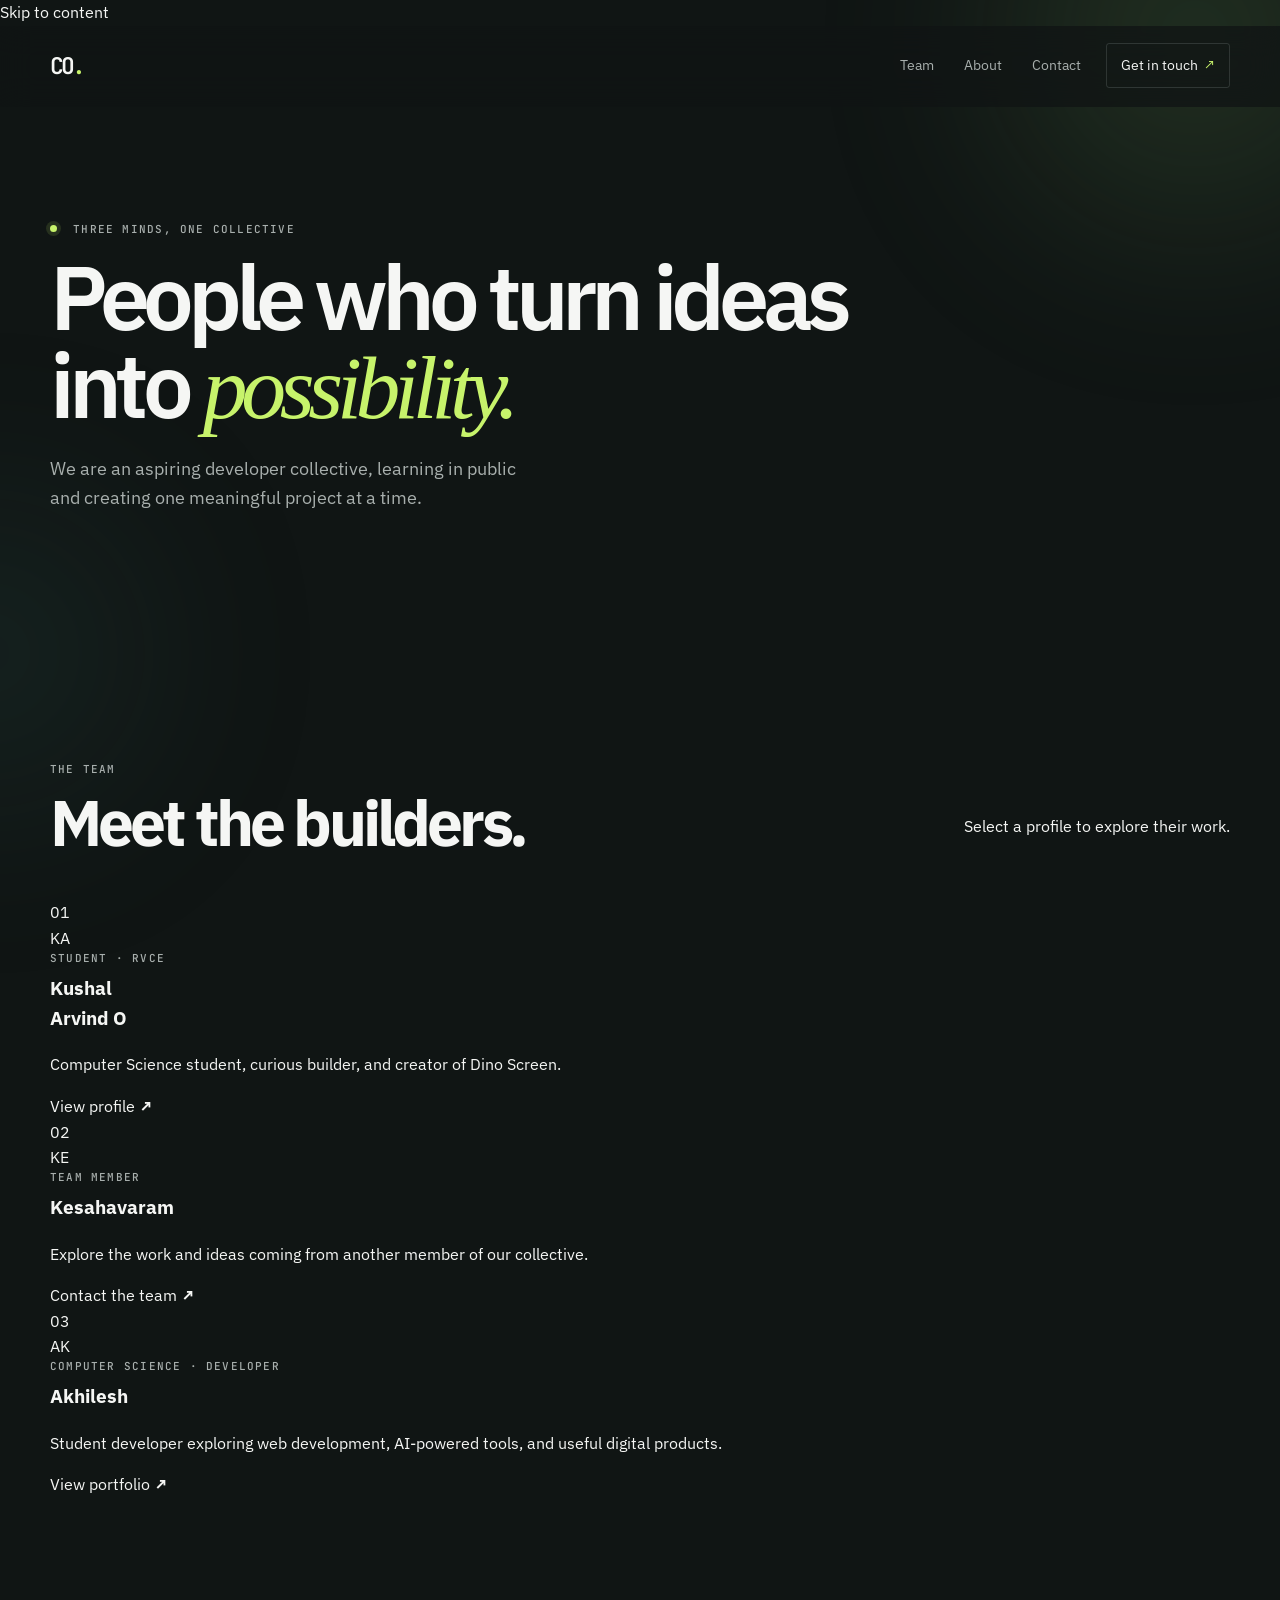
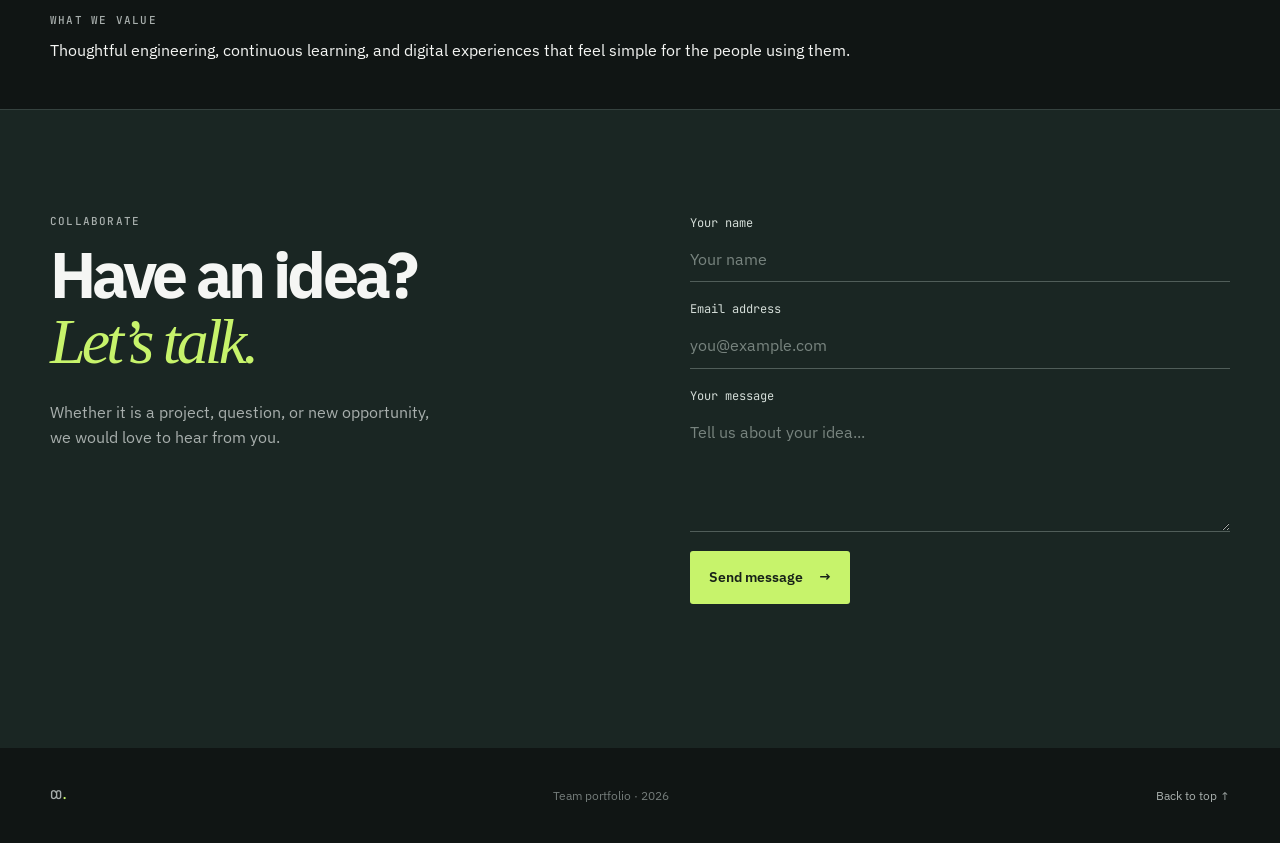
==== index.html @ b53b385f "Merge pull request #6 from keshava-ram/akhi second commit" ====
<!DOCTYPE html>
<html lang="en">
<head>
  <meta charset="UTF-8" />
  <meta name="viewport" content="width=device-width, initial-scale=1.0" />
  <meta name="description" content="Meet the Collective team and explore each member's work." />
  <meta name="theme-color" content="#08090b" />
  <title>Collective — Team Portfolio</title>
  <link rel="preconnect" href="https://fonts.googleapis.com" />
  <link rel="preconnect" href="https://fonts.gstatic.com" crossorigin />
  <link href="https://fonts.googleapis.com/css2?family=IBM+Plex+Sans:wght@400;500;600;700&family=JetBrains+Mono:wght@400;500;600&display=swap" rel="stylesheet" />
  <link rel="stylesheet" href="style.css" />
</head>
<body>
  <div class="ambient ambient-one" aria-hidden="true"></div>
  <div class="ambient ambient-two" aria-hidden="true"></div>
  <a class="skip-link" href="#main-content">Skip to content</a>

  <header class="site-header">
    <nav class="nav container" aria-label="Main navigation">
      <a class="brand" href="index.html" aria-label="Collective home">CO<span>.</span></a>
      <button class="menu-toggle" type="button" aria-label="Open navigation menu" aria-expanded="false" aria-controls="nav-links">
        <span></span><span></span>
      </button>
      <div class="nav-links" id="nav-links">
        <a href="#team">Team</a>
        <a href="#about">About</a>
        <a href="#contact">Contact</a>
      </div>
      <a class="nav-cta" href="#contact">Get in touch <span aria-hidden="true">↗</span></a>
    </nav>
  </header>

  <main id="main-content">
    <section class="team-hero container section">
      <p class="eyebrow reveal"><span class="status-dot"></span> Three minds, one collective</p>
      <h1 class="reveal">People who turn ideas<br />into <em>possibility.</em></h1>
      <p class="hero-intro reveal">
        We are an aspiring developer collective, learning in public and creating one meaningful project at a time.
      </p>
    </section>

    <section class="container section team-directory" id="team" aria-labelledby="team-title">
      <div class="section-heading reveal">
        <div>
          <p class="eyebrow">The team</p>
          <h2 id="team-title">Meet the builders.</h2>
        </div>
        <p class="directory-note">Select a profile to explore their work.</p>
      </div>

      <div class="member-grid">
        <a class="member-card member-kushal reveal" href="kushal.html" aria-label="Open Kushal Arvind O portfolio">
          <div class="member-index">01</div>
          <div class="member-avatar">KA</div>
          <div class="member-content">
            <p class="project-type">Student · RVCE</p>
            <h3>Kushal<br />Arvind O</h3>
            <p>Computer Science student, curious builder, and creator of Dino Screen.</p>
            <span class="member-link">View profile <b aria-hidden="true">↗</b></span>
          </div>
        </a>

        <a class="member-card member-template reveal" href="#contact" aria-label="Contact Kesahavaram">
          <div class="member-index">02</div>
          <div class="member-avatar">KE</div>
          <div class="member-content">
            <p class="project-type">Team member</p>
            <h3>Kesahavaram</h3>
            <p>Explore the work and ideas coming from another member of our collective.</p>
            <span class="member-link">Contact the team <b aria-hidden="true">↗</b></span>
          </div>
        </a>

        <!-- Akhilesh's personal portfolio -->
        <a class="member-card member-akhilesh reveal" href="akhilesh.html" aria-label="Open Akhilesh's personal portfolio">
          <div class="member-index">03</div>
          <div class="member-avatar">AK</div>
          <div class="member-content">
            <p class="project-type">Computer Science · Developer</p>
            <h3>Akhilesh</h3>
            <p>Student developer exploring web development, AI-powered tools, and useful digital products.</p>
            <span class="member-link">View portfolio <b aria-hidden="true">↗</b></span>
          </div>
        </a>
      </div>
    </section>

    <section class="container about-band reveal" id="about">
      <p class="section-label">What we value</p>
      <p>Thoughtful engineering, continuous learning, and digital experiences that feel simple for the people using them.</p>
    </section>

    <section class="contact-section" id="contact">
      <div class="container contact-grid">
        <div class="reveal">
          <p class="eyebrow">Collaborate</p>
          <h2>Have an idea?<br /><em>Let’s talk.</em></h2>
          <p class="contact-copy">
            Whether it is a project, question, or new opportunity, we would love to hear from you.
          </p>
        </div>

        <form class="contact-form reveal" id="contact-form" novalidate>
          <div class="field">
            <label for="name">Your name</label>
            <input id="name" name="name" type="text" placeholder="Your name" required />
          </div>
          <div class="field">
            <label for="email">Email address</label>
            <input id="email" name="email" type="email" placeholder="you@example.com" required />
          </div>
          <div class="field">
            <label for="message">Your message</label>
            <textarea id="message" name="message" rows="4" placeholder="Tell us about your idea..." required></textarea>
          </div>
          <button class="button button-primary" type="submit">
            Send message <span aria-hidden="true">→</span>
          </button>
          <p class="form-message" id="form-message" aria-live="polite"></p>
        </form>
      </div>
    </section>
  </main>

  <footer class="footer container">
    <a class="brand" href="index.html">CO<span>.</span></a>
    <p>Team portfolio · 2026</p>
    <a href="#main-content">Back to top ↑</a>
  </footer>

  <script src="script.js"></script>
</body>
</html>
---- style.css ----
/* ---------- Design tokens / global ---------- */
:root { --ink:#f5f6f4; --muted:#a8afad; --dim:#747c7a; --bg:#101514; --surface:rgba(30,38,36,.74); --line:rgba(220,235,229,.14); --lime:#c7f36b; --serif:Georgia, 'Times New Roman', serif; --sans:'IBM Plex Sans',Arial,sans-serif; --mono:'JetBrains Mono',monospace; --max:1180px; }
*{box-sizing:border-box} html{scroll-behavior:smooth} body{margin:0;background:var(--bg);color:var(--ink);font:400 16px/1.6 var(--sans);overflow-x:hidden}.container{width:min(calc(100% - 48px),var(--max));margin:auto}.section{padding:116px 0}.ambient{position:fixed;border-radius:999px;filter:blur(110px);opacity:.17;pointer-events:none;z-index:-1}.ambient-one{width:370px;height:370px;background:#7fbd6a;top:-150px;right:-100px}.ambient-two{width:280px;height:280px;background:#407e73;left:-150px;top:57%}a{color:inherit;text-decoration:none}button,input,textarea{font:inherit}.eyebrow,.section-label,.code-label,.project-type{font:500 11px/1.2 var(--mono);letter-spacing:.11em;text-transform:uppercase;color:var(--muted)}
/* ---------- Navigation ---------- */
.site-header{position:sticky;top:0;z-index:10;background:rgba(16,21,20,.76);backdrop-filter:blur(16px);border-bottom:1px solid transparent}.nav{height:80px;display:flex;align-items:center;justify-content:space-between;gap:25px}.brand{font:600 23px var(--mono);letter-spacing:-.13em}.brand span{color:var(--lime)}.nav-links{display:flex;gap:30px;margin-left:auto}.nav-links a,.nav-cta,.footer a{font-size:14px;color:var(--muted);transition:color .2s}.nav-links a:hover,.footer a:hover{color:var(--ink)}.nav-cta{color:var(--ink);border:1px solid var(--line);padding:10px 14px;border-radius:3px}.nav-cta span{color:var(--lime);margin-left:3px}.menu-toggle{display:none;background:none;border:0;color:var(--ink)}
/* ---------- Hero / profile ---------- */
.hero{min-height:620px;display:grid;grid-template-columns:1.28fr .72fr;align-items:center;gap:90px}.status-dot{display:inline-block;width:7px;height:7px;margin:0 8px 1px 0;border-radius:50%;background:var(--lime);box-shadow:0 0 0 4px rgba(199,243,107,.12)}h1,h2,h3,p{margin-top:0}h1{margin:17px 0 24px;font-size:clamp(3rem,7vw,6.2rem);line-height:.98;letter-spacing:-.07em;font-weight:600}h1 em,h2 em{font-family:var(--serif);font-weight:400;color:var(--lime)}.hero-intro{max-width:480px;color:var(--muted);font-size:18px}.hero-actions{display:flex;align-items:center;gap:23px;margin-top:36px}.button{display:inline-flex;align-items:center;gap:16px;border:0;cursor:pointer;font-weight:600;font-size:14px;transition:transform .2s,background .2s}.button:hover{transform:translateY(-2px)}.button-primary{background:var(--lime);color:#172018;padding:15px 19px;border-radius:3px}.button-text{color:var(--ink)}.button-text span,.project-link span,.text-link span{color:var(--lime);font-size:19px}.profile-card{max-width:340px;justify-self:end;padding:20px;background:linear-gradient(140deg,rgba(55,72,68,.66),rgba(25,31,30,.7));border:1px solid var(--line);border-radius:5px;box-shadow:0 22px 50px rgba(0,0,0,.22)}.profile-card-top{display:flex;justify-content:space-between}.online{font:500 10px var(--mono);color:var(--lime)}.avatar{display:grid;place-items:center;width:100%;aspect-ratio:1.22;margin:17px 0;background:linear-gradient(135deg,#d0e9bc,#7aa185 50%,#39594f);font:600 46px var(--mono);color:#19332d;letter-spacing:-.13em}.profile-card h2{margin-bottom:1px;font-size:21px}.profile-card p{margin-bottom:19px;color:var(--muted);font-size:14px}.profile-socials{display:flex;justify-content:space-between;border-top:1px solid var(--line);padding-top:14px}.profile-socials a{font:12px var(--mono);color:var(--muted)}.profile-socials a:hover{color:var(--lime)}
/* ---------- Skills ---------- */
.skills-strip{display:grid;grid-template-columns:170px 1fr;align-items:start;gap:20px;padding:25px 0;border-top:1px solid var(--line);border-bottom:1px solid var(--line)}.skill-list{display:flex;flex-wrap:wrap;gap:9px}.skill-list span,.tags span{padding:5px 9px;border:1px solid var(--line);border-radius:2px;font:11px var(--mono);color:#ccd4cf}
/* ---------- Projects ---------- */
.section-heading{display:flex;justify-content:space-between;align-items:end;margin-bottom:45px}.section-heading h2,.contact-section h2{font-size:clamp(2.5rem,5vw,4.45rem);line-height:1.02;letter-spacing:-.06em;margin:14px 0 0}.text-link{font-size:14px;border-bottom:1px solid var(--line);padding-bottom:7px}.project-grid{display:grid;grid-template-columns:1fr 1fr;gap:16px}.project-card{position:relative;min-height:520px;padding:20px;display:flex;flex-direction:column;background:var(--surface);border:1px solid var(--line);overflow:hidden}.project-card.feature{grid-row:span 2;min-height:680px}.project-number{font:12px var(--mono);color:var(--dim)}.project-visual{display:grid;place-items:center;flex:1;margin:18px 0 25px;border-radius:2px}.visual-orbit{background:#b9dd8c;color:#183326}.visual-orbit>span{position:absolute;font:600 clamp(3rem,7vw,5rem) var(--mono);letter-spacing:-.13em}.orbit{width:190px;aspect-ratio:1;border:1px solid rgba(17,51,33,.38);border-radius:50%;position:relative;z-index:1}.orbit:after,.orbit:before{content:'';position:absolute;border:1px solid rgba(17,51,33,.38);border-radius:50%;inset:24px}.orbit:before{inset:48px}.orbit i,.orbit b{position:absolute;border-radius:50%;background:#37654d}.orbit i{width:14px;height:14px;top:-7px;left:50%}.orbit b{width:8px;height:8px;right:26px;bottom:20px}.visual-frame{background:#d8d0c5}.frame-window{width:70%;height:70%;padding:12px;background:#23342e;border:4px solid #90af8d}.frame-window span{display:inline-block;width:6px;height:6px;margin-right:4px;border-radius:50%;background:#b9dd8c}.frame-window div{height:60%;margin-top:16px;border-top:1px solid #8bab82;background:linear-gradient(90deg,transparent 35%,#86a480 35% 37%,transparent 37%),linear-gradient(#527158 1px,transparent 1px);background-size:auto,100% 12px}.visual-pulse{background:#315b51;position:relative;overflow:hidden}.visual-pulse span{font:12px var(--mono);letter-spacing:.1em;color:#c8e9d4;z-index:1}.pulse-line{width:140%;height:2px;position:absolute;top:50%;background:linear-gradient(90deg,transparent 5%,#c7f36b 5% 14%,transparent 14% 21%,#c7f36b 21% 23%,transparent 23% 35%,#c7f36b 35% 52%,transparent 52%);transform:rotate(-8deg)}.project-content{max-width:480px}.project-type{margin-bottom:9px}.project-card h3{font-size:27px;letter-spacing:-.045em;margin-bottom:6px}.project-card p:not(.project-type){color:var(--muted);font-size:14px;margin-bottom:14px}.tags{display:flex;gap:7px;flex-wrap:wrap}.project-link{display:inline-block;margin-top:19px;font-size:13px;font-weight:600}
/* ---------- Journey ---------- */
.journey{border-top:1px solid var(--line)}.journey-grid{display:grid;grid-template-columns:1fr 1fr;gap:70px}.timeline{list-style:none;padding:0;margin:23px 0 0}.timeline li{display:grid;grid-template-columns:100px 1fr;gap:10px;padding:22px 0;border-top:1px solid var(--line)}.timeline li>span{font:11px var(--mono);color:var(--dim)}.timeline h3{font-size:16px;margin-bottom:4px}.timeline h3 em{font-style:normal;font-weight:400;color:var(--muted)}.timeline p{color:var(--muted);font-size:13px;margin-bottom:0}
/* ---------- Contact / footer ---------- */
.contact-section{margin-top:45px;padding:105px 0;background:#1a2623;border-top:1px solid var(--line)}.contact-grid{display:grid;grid-template-columns:1fr 1fr;gap:100px}.contact-copy{max-width:385px;color:var(--muted);margin-top:25px}.email-link{display:inline-block;margin-top:12px;border-bottom:1px solid var(--lime);padding-bottom:5px;font:14px var(--mono);color:var(--lime)}.contact-form{display:grid;gap:19px}.field{display:grid;gap:7px}.field label{font:12px var(--mono);color:#d4ddd8}.field input,.field textarea{resize:vertical;border:0;border-bottom:1px solid rgba(220,235,229,.28);border-radius:0;background:transparent;color:var(--ink);padding:9px 0;outline:0}.field input::placeholder,.field textarea::placeholder{color:#78847f}.field input:focus,.field textarea:focus{border-color:var(--lime)}.contact-form .button{justify-self:start}.form-message{min-height:20px;margin:0;font-size:13px;color:var(--lime)}.footer{height:95px;display:flex;align-items:center;justify-content:space-between;gap:20px}.footer p{margin:0;color:var(--dim);font-size:12px}.footer a{font-size:12px}
/* ---------- Interaction / responsive ---------- */
:focus-visible{outline:2px solid var(--lime);outline-offset:4px}.reveal{opacity:0;transform:translateY(18px);transition:opacity .65s ease,transform .65s ease}.reveal.visible{opacity:1;transform:none}@media(max-width:760px){.container{width:min(calc(100% - 34px),var(--max))}.nav{height:68px}.menu-toggle{display:grid;gap:5px;padding:9px}.menu-toggle span{display:block;width:22px;height:1px;background:currentColor}.nav-links{display:none;position:absolute;top:68px;left:0;right:0;margin:0;padding:18px max(17px,calc((100% - var(--max))/2));background:#17201e;border-bottom:1px solid var(--line);flex-direction:column;gap:15px}.nav-links.open{display:flex}.nav-cta{margin-left:auto;font-size:12px}.hero{grid-template-columns:1fr;gap:48px;min-height:auto;padding:72px 0}.profile-card{max-width:none;justify-self:stretch}.section{padding:78px 0}.skills-strip{grid-template-columns:1fr;gap:15px}.section-heading{align-items:start;gap:20px;flex-direction:column;margin-bottom:30px}.project-grid{grid-template-columns:1fr}.project-card,.project-card.feature{min-height:490px}.project-card.feature{grid-row:auto}.journey-grid,.contact-grid{grid-template-columns:1fr;gap:50px}.contact-section{padding:78px 0}.footer{height:auto;padding:30px 0;flex-wrap:wrap}.footer p{order:3;width:100%}}@media(max-width:430px){h1{font-size:3.15rem}.hero-actions{align-items:flex-start;flex-direction:column;gap:18px}.project-card,.project-card.feature{min-height:440px;padding:16px}.visual-orbit .orbit{width:150px}.timeline li{grid-template-columns:1fr;gap:6px}.footer{align-items:flex-start;flex-direction:column}}
@media(prefers-reduced-motion:reduce){html{scroll-behavior:auto}.reveal{opacity:1;transform:none;transition:none}.button{transition:none}}
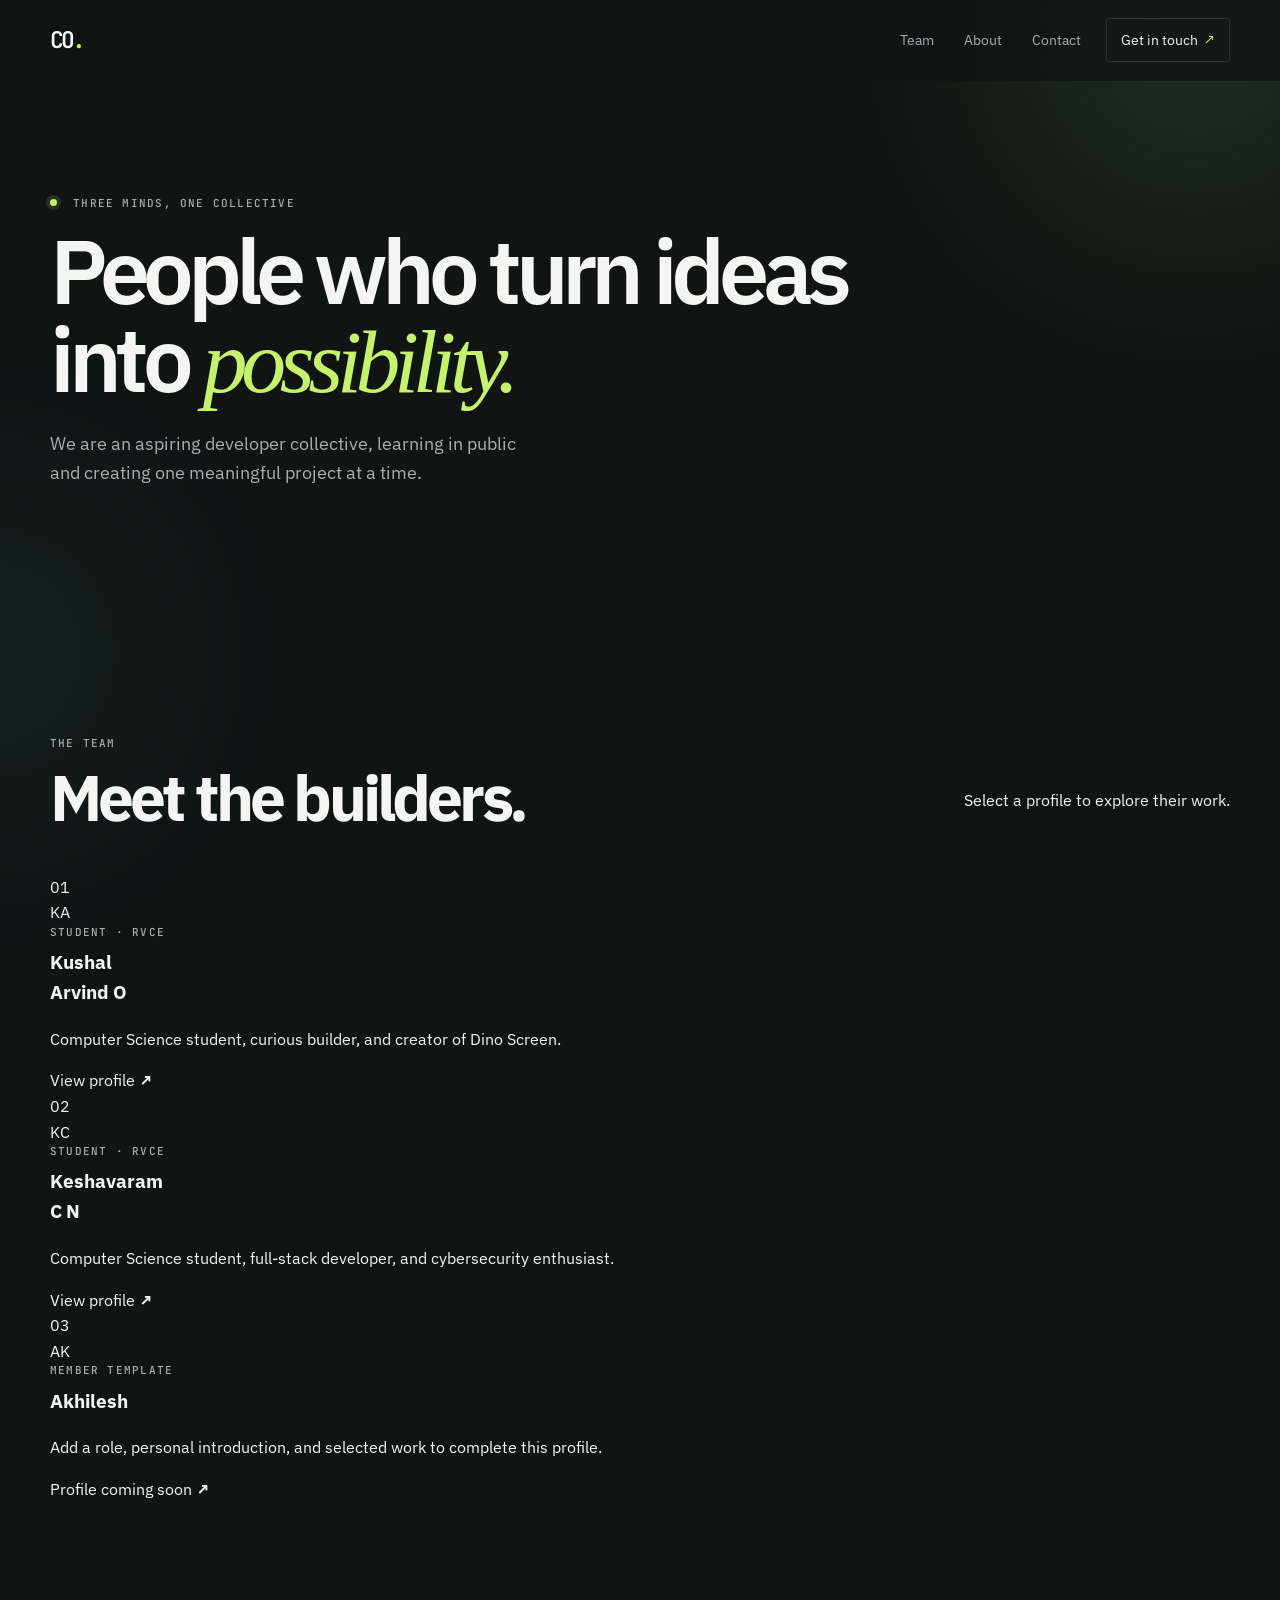
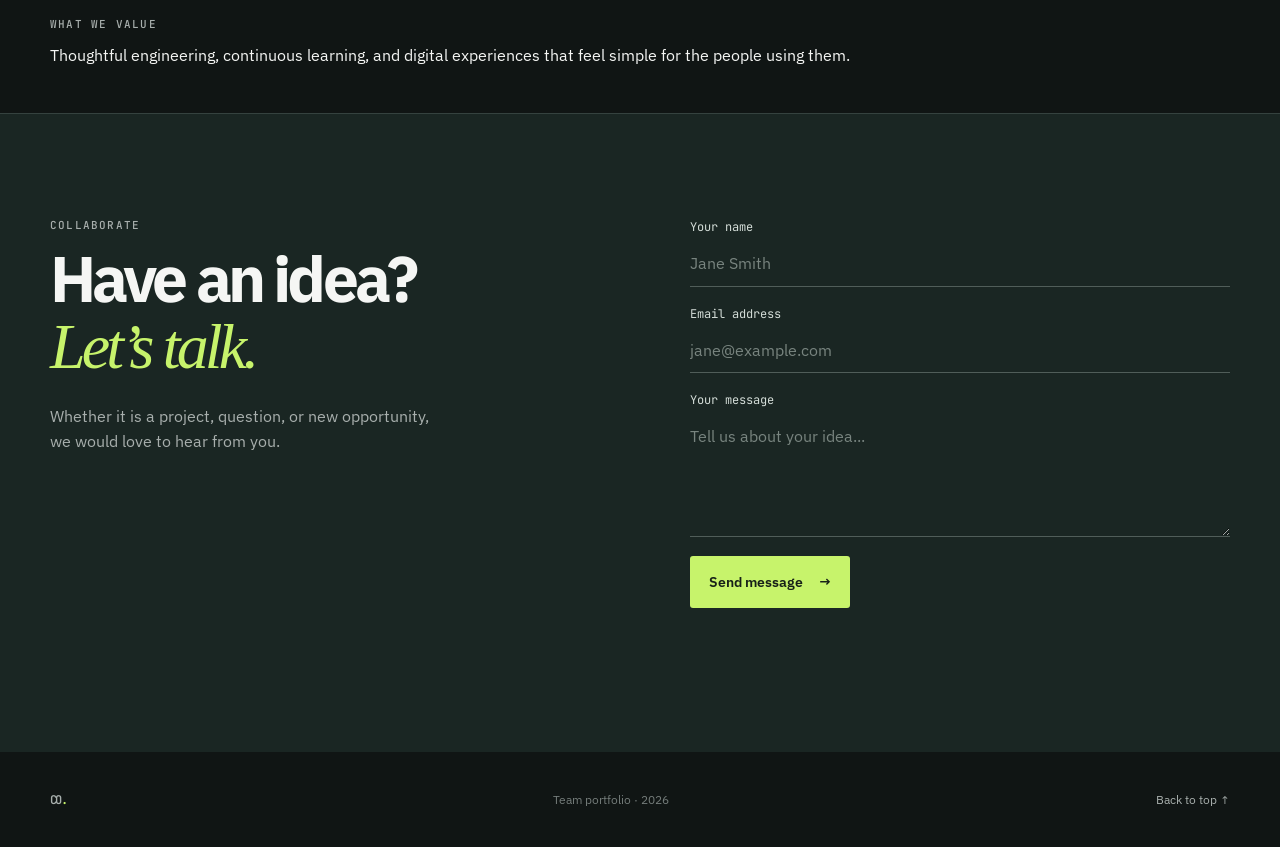
==== commit 502dc9ec: "Resolve merge conflict in index.html: integrate team directory and Keshavaram portfolio" ====
--- a/index.html
+++ b/index.html
@@ -1,11 +1,9 @@
-
 <!DOCTYPE html>
 <html lang="en">
 <head>
   <meta charset="UTF-8" />
   <meta name="viewport" content="width=device-width, initial-scale=1.0" />
-  <meta name="description" content="Meet the Collective team and explore each member's work." />
-  <meta name="theme-color" content="#08090b" />
+  <meta name="description" content="Meet the team behind the work." />
   <title>Collective — Team Portfolio</title>
   <link rel="preconnect" href="https://fonts.googleapis.com" />
   <link rel="preconnect" href="https://fonts.gstatic.com" crossorigin />
@@ -15,12 +13,12 @@
 <body>
   <div class="ambient ambient-one" aria-hidden="true"></div>
   <div class="ambient ambient-two" aria-hidden="true"></div>
-  <a class="skip-link" href="#main-content">Skip to content</a>
 
+  <!-- Team site header -->
   <header class="site-header">
     <nav class="nav container" aria-label="Main navigation">
       <a class="brand" href="index.html" aria-label="Collective home">CO<span>.</span></a>
-      <button class="menu-toggle" type="button" aria-label="Open navigation menu" aria-expanded="false" aria-controls="nav-links">
+      <button class="menu-toggle" aria-label="Open navigation menu" aria-expanded="false" aria-controls="nav-links">
         <span></span><span></span>
       </button>
       <div class="nav-links" id="nav-links">
@@ -32,15 +30,14 @@
     </nav>
   </header>
 
-  <main id="main-content">
+  <main>
     <section class="team-hero container section">
       <p class="eyebrow reveal"><span class="status-dot"></span> Three minds, one collective</p>
       <h1 class="reveal">People who turn ideas<br />into <em>possibility.</em></h1>
-      <p class="hero-intro reveal">
-        We are an aspiring developer collective, learning in public and creating one meaningful project at a time.
-      </p>
+      <p class="hero-intro reveal">We are an aspiring developer collective, learning in public and creating one meaningful project at a time.</p>
     </section>
 
+    <!-- Member directory: Kushal and Keshavaram link to their portfolios; Akhilesh is a template -->
     <section class="container section team-directory" id="team" aria-labelledby="team-title">
       <div class="section-heading reveal">
         <div>
@@ -49,7 +46,6 @@
         </div>
         <p class="directory-note">Select a profile to explore their work.</p>
       </div>
-
       <div class="member-grid">
         <a class="member-card member-kushal reveal" href="kushal.html" aria-label="Open Kushal Arvind O portfolio">
           <div class="member-index">01</div>
@@ -62,26 +58,25 @@
           </div>
         </a>
 
-        <a class="member-card member-template reveal" href="#contact" aria-label="Contact Kesahavaram">
+        <a class="member-card reveal" href="Keshavaram C N _ Portfolio.html" aria-label="Open Keshavaram C N portfolio">
           <div class="member-index">02</div>
-          <div class="member-avatar">KE</div>
+          <div class="member-avatar">KC</div>
           <div class="member-content">
-            <p class="project-type">Team member</p>
-            <h3>Kesahavaram</h3>
-            <p>Explore the work and ideas coming from another member of our collective.</p>
-            <span class="member-link">Contact the team <b aria-hidden="true">↗</b></span>
+            <p class="project-type">Student · RVCE</p>
+            <h3>Keshavaram<br />C N</h3>
+            <p>Computer Science student, full-stack developer, and cybersecurity enthusiast.</p>
+            <span class="member-link">View profile <b aria-hidden="true">↗</b></span>
           </div>
         </a>
 
-        <!-- Akhilesh's personal portfolio -->
-        <a class="member-card member-akhilesh reveal" href="akhilesh.html" aria-label="Open Akhilesh's personal portfolio">
+        <a class="member-card member-template reveal" href="#contact" aria-label="Akhilesh profile template">
           <div class="member-index">03</div>
           <div class="member-avatar">AK</div>
           <div class="member-content">
-            <p class="project-type">Computer Science · Developer</p>
+            <p class="project-type">Member template</p>
             <h3>Akhilesh</h3>
-            <p>Student developer exploring web development, AI-powered tools, and useful digital products.</p>
-            <span class="member-link">View portfolio <b aria-hidden="true">↗</b></span>
+            <p>Add a role, personal introduction, and selected work to complete this profile.</p>
+            <span class="member-link">Profile coming soon <b aria-hidden="true">↗</b></span>
           </div>
         </a>
       </div>
@@ -97,27 +92,22 @@
         <div class="reveal">
           <p class="eyebrow">Collaborate</p>
           <h2>Have an idea?<br /><em>Let’s talk.</em></h2>
-          <p class="contact-copy">
-            Whether it is a project, question, or new opportunity, we would love to hear from you.
-          </p>
+          <p class="contact-copy">Whether it is a project, question, or new opportunity, we would love to hear from you.</p>
         </div>
-
         <form class="contact-form reveal" id="contact-form" novalidate>
           <div class="field">
             <label for="name">Your name</label>
-            <input id="name" name="name" type="text" placeholder="Your name" required />
+            <input id="name" name="name" type="text" placeholder="Jane Smith" required />
           </div>
           <div class="field">
             <label for="email">Email address</label>
-            <input id="email" name="email" type="email" placeholder="you@example.com" required />
+            <input id="email" name="email" type="email" placeholder="jane@example.com" required />
           </div>
           <div class="field">
             <label for="message">Your message</label>
             <textarea id="message" name="message" rows="4" placeholder="Tell us about your idea..." required></textarea>
           </div>
-          <button class="button button-primary" type="submit">
-            Send message <span aria-hidden="true">→</span>
-          </button>
+          <button class="button button-primary" type="submit">Send message <span aria-hidden="true">→</span></button>
           <p class="form-message" id="form-message" aria-live="polite"></p>
         </form>
       </div>
@@ -127,9 +117,8 @@
   <footer class="footer container">
     <a class="brand" href="index.html">CO<span>.</span></a>
     <p>Team portfolio · 2026</p>
-    <a href="#main-content">Back to top ↑</a>
+    <a href="#top">Back to top ↑</a>
   </footer>
-
   <script src="script.js"></script>
 </body>
-</html>
+</html>
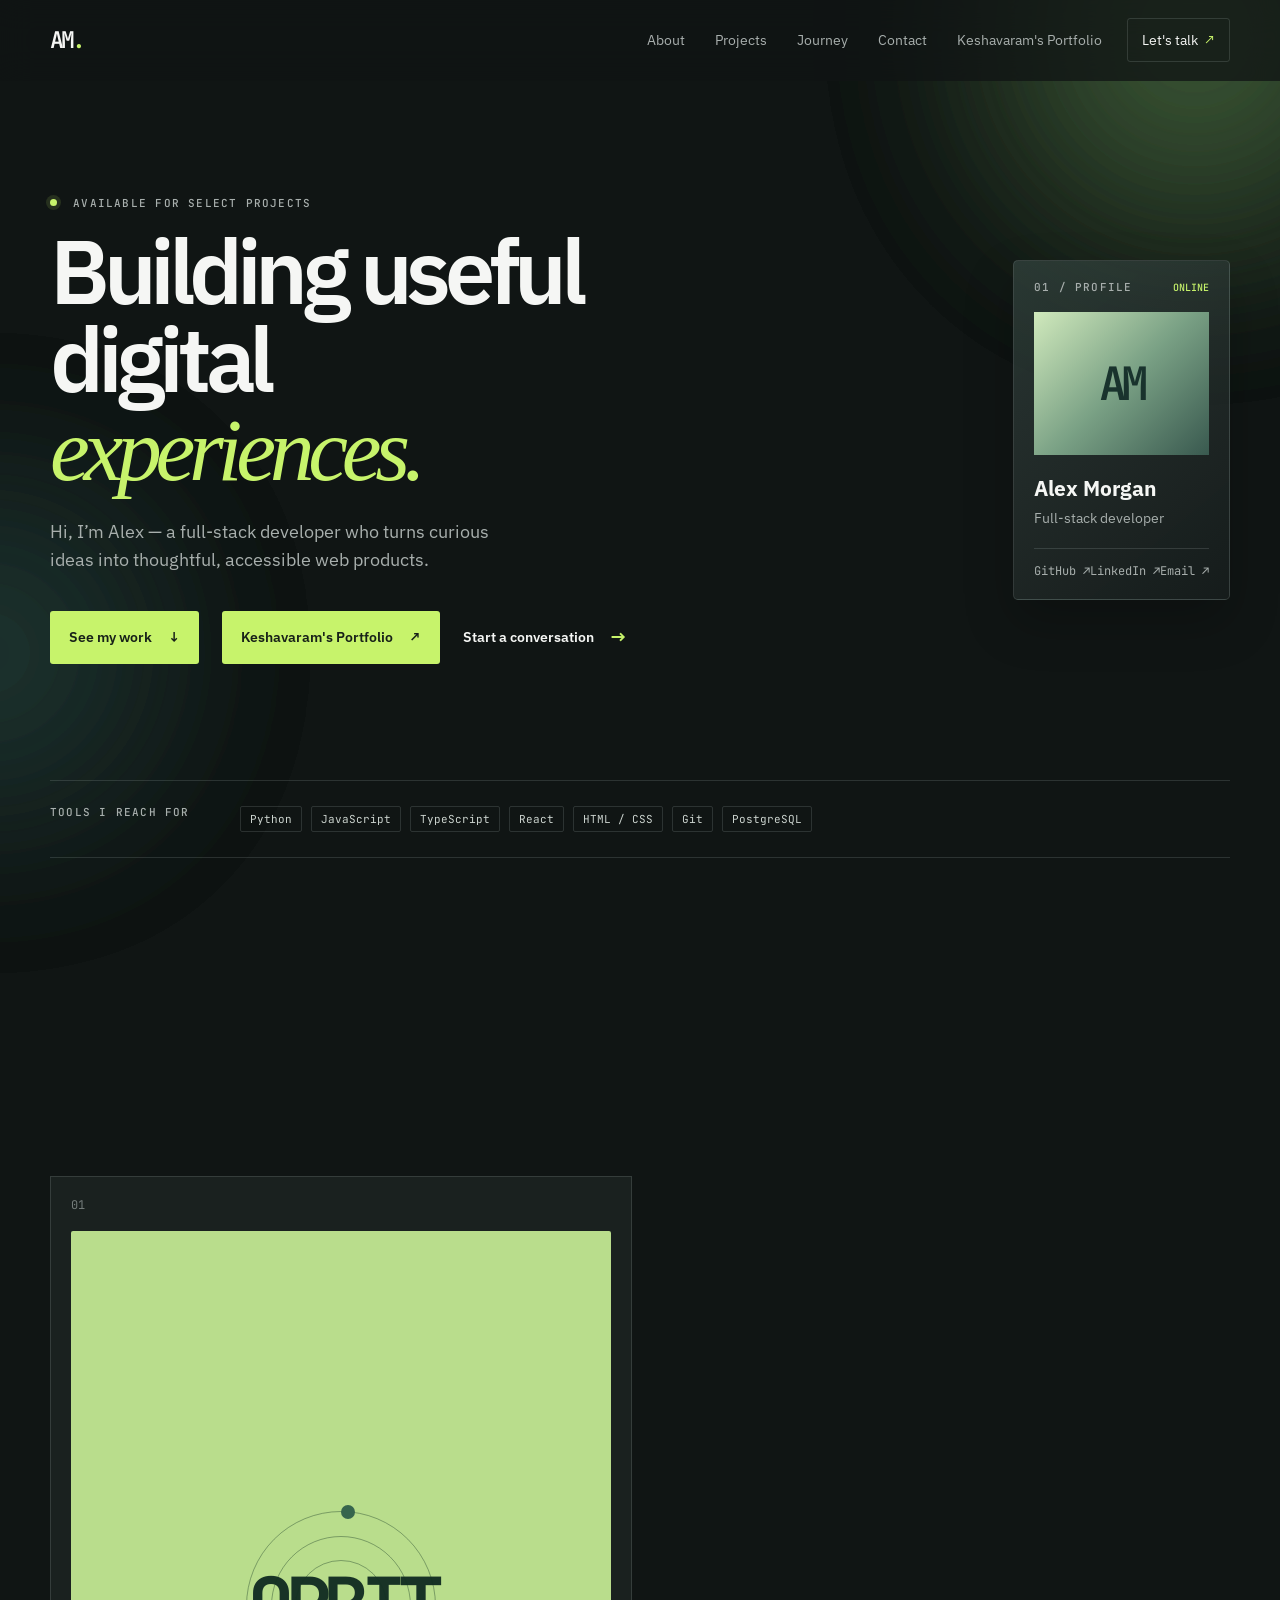
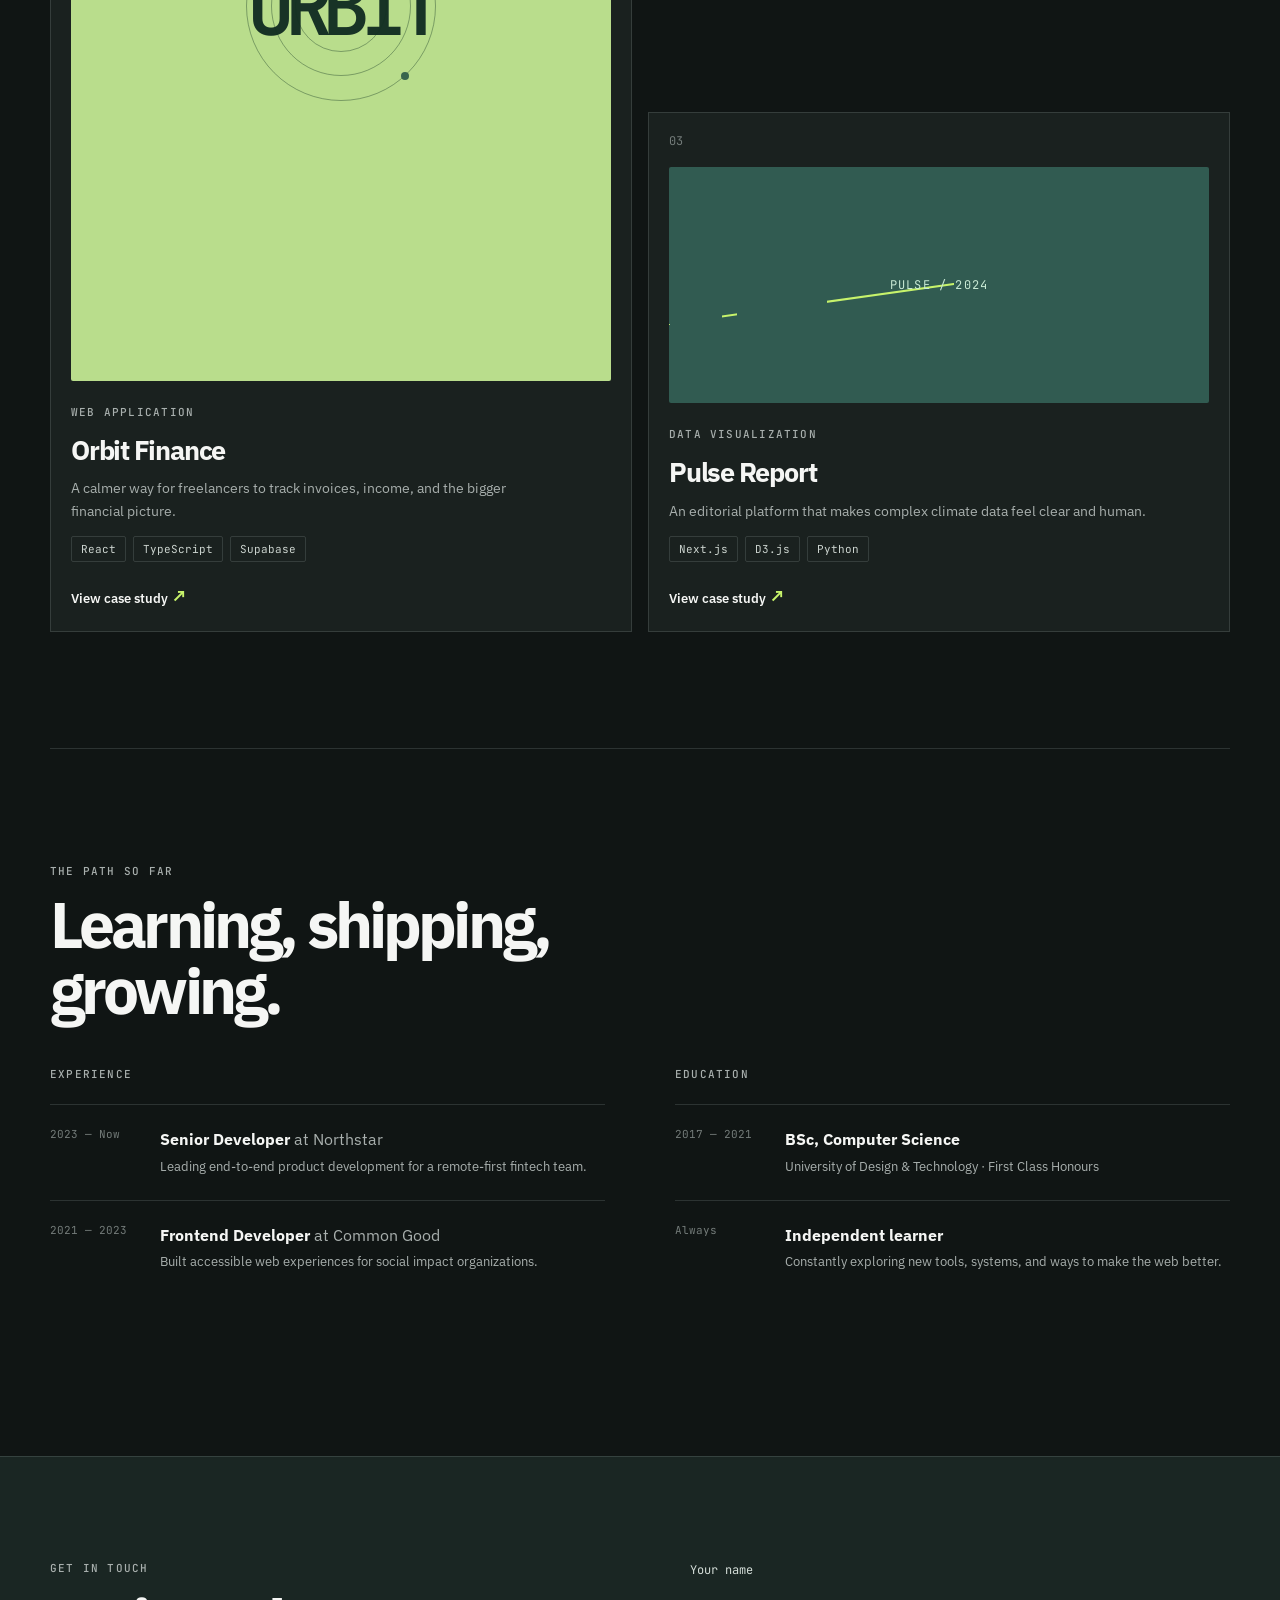
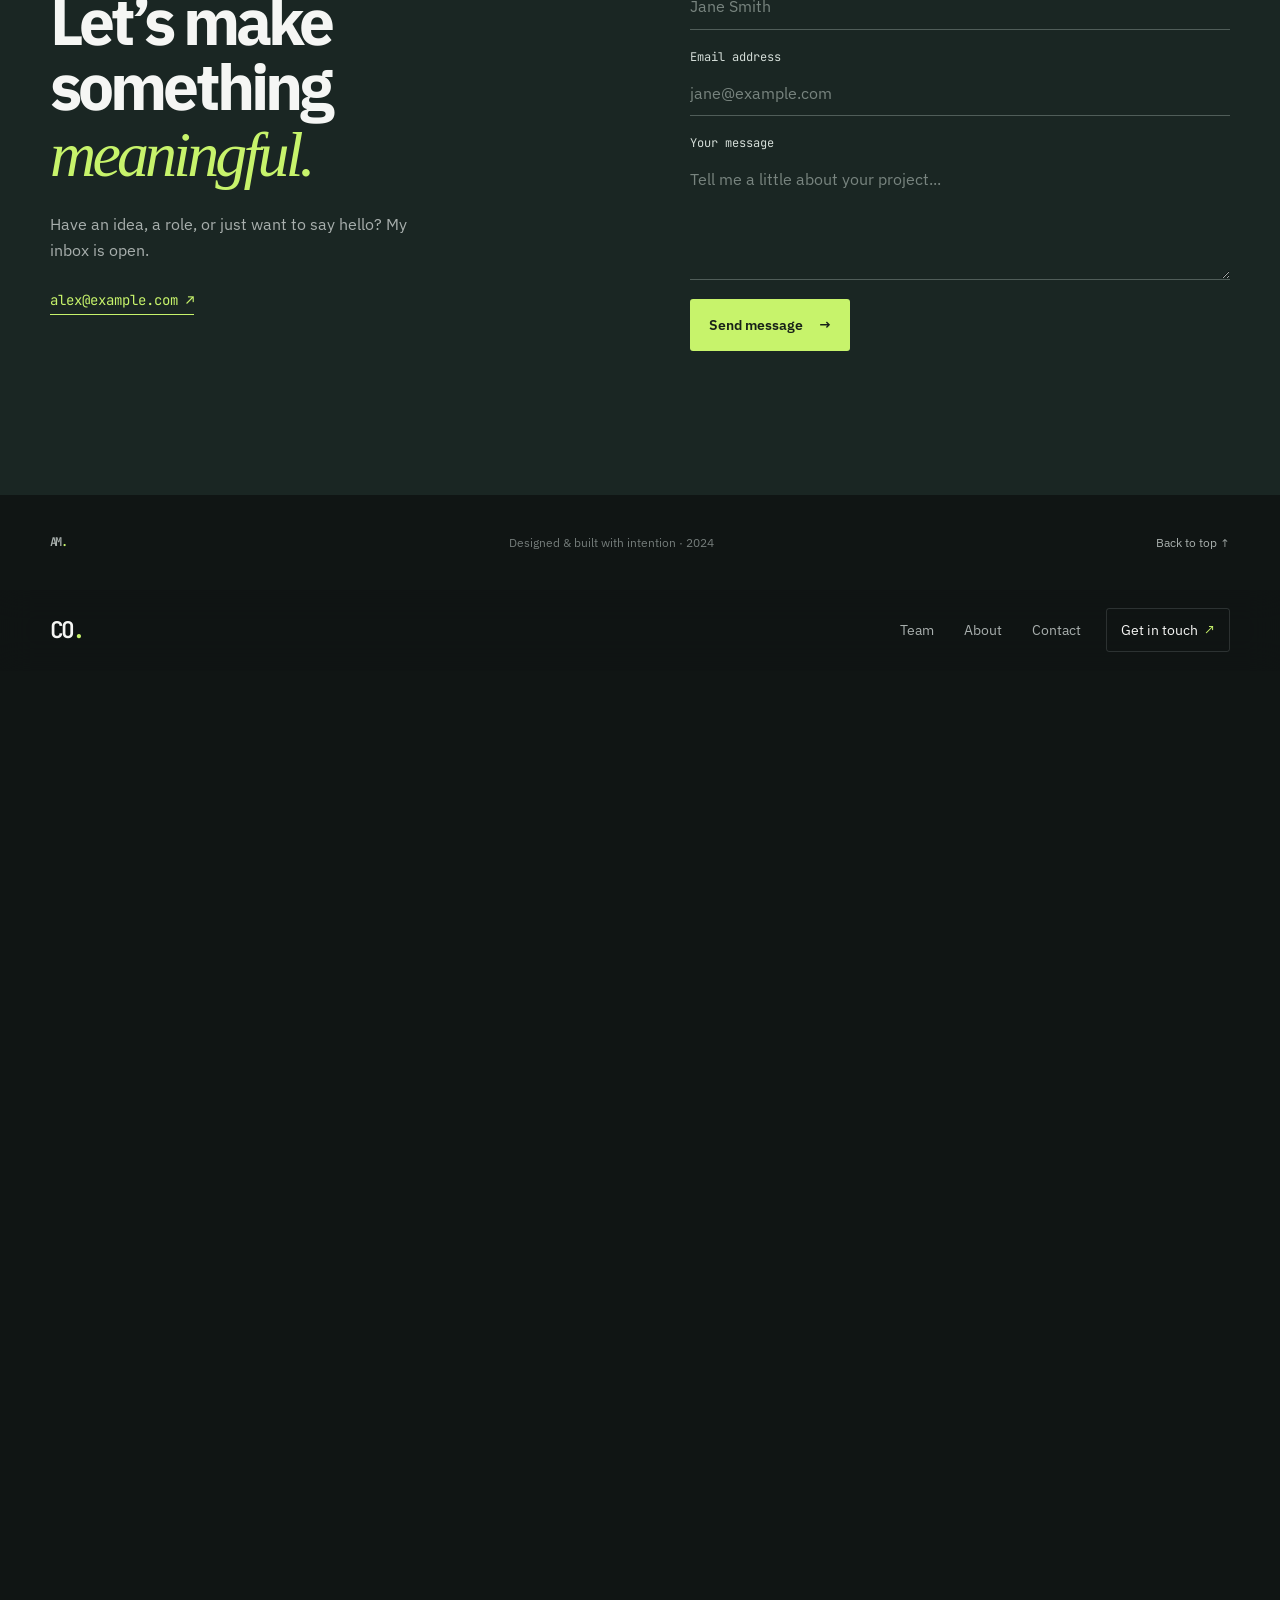
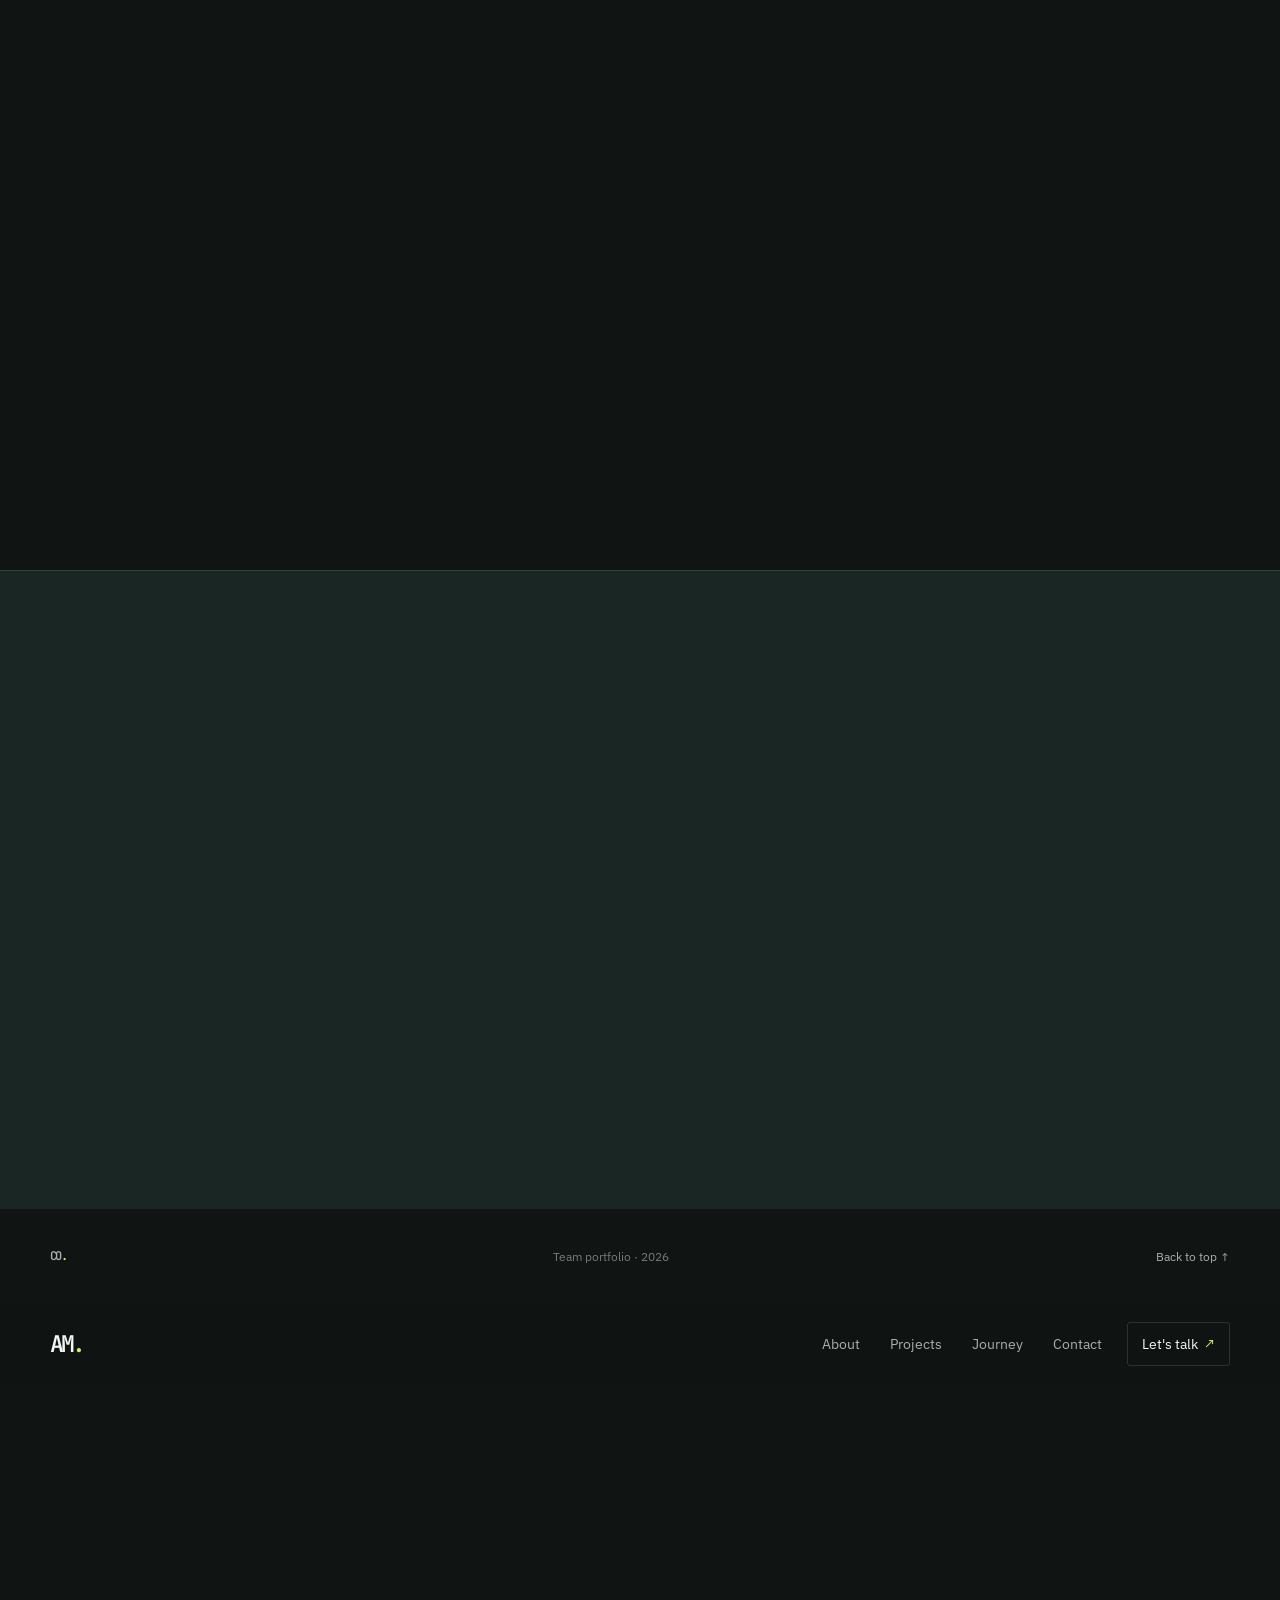
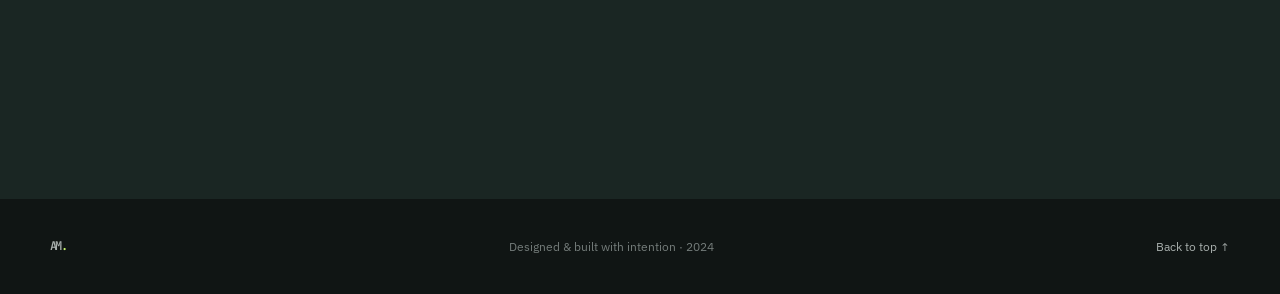
==== commit 646caae5: "Merge branch 'main' of https://github.com/keshava-ram/team-portfolio into keshav" ====
--- a/index.html
+++ b/index.html
@@ -1,124 +1,182 @@
+
 <!DOCTYPE html>
 <html lang="en">
 <head>
   <meta charset="UTF-8" />
   <meta name="viewport" content="width=device-width, initial-scale=1.0" />
-  <meta name="description" content="Meet the team behind the work." />
-  <title>Collective — Team Portfolio</title>
+  <meta name="description" content="Alex Morgan — full-stack developer portfolio." />
+  <title>Alex Morgan — Developer Portfolio</title>
   <link rel="preconnect" href="https://fonts.googleapis.com" />
   <link rel="preconnect" href="https://fonts.gstatic.com" crossorigin />
   <link href="https://fonts.googleapis.com/css2?family=IBM+Plex+Sans:wght@400;500;600;700&family=JetBrains+Mono:wght@400;500;600&display=swap" rel="stylesheet" />
   <link rel="stylesheet" href="style.css" />
 </head>
 <body>
+  <!-- Decorative background only -->
   <div class="ambient ambient-one" aria-hidden="true"></div>
   <div class="ambient ambient-two" aria-hidden="true"></div>
 
-  <!-- Team site header -->
+  <!-- Header / Navigation -->
   <header class="site-header">
     <nav class="nav container" aria-label="Main navigation">
-      <a class="brand" href="index.html" aria-label="Collective home">CO<span>.</span></a>
+      <a class="brand" href="#home" aria-label="Alex Morgan home">AM<span>.</span></a>
       <button class="menu-toggle" aria-label="Open navigation menu" aria-expanded="false" aria-controls="nav-links">
         <span></span><span></span>
       </button>
       <div class="nav-links" id="nav-links">
-        <a href="#team">Team</a>
-        <a href="#about">About</a>
-        <a href="#contact">Contact</a>
+        <a href="#about">About</a><a href="#projects">Projects</a><a href="#journey">Journey</a><a href="#contact">Contact</a><a href="Keshavaram C N _ Portfolio.html">Keshavaram's Portfolio</a>
       </div>
-      <a class="nav-cta" href="#contact">Get in touch <span aria-hidden="true">↗</span></a>
+      <a class="nav-cta" href="#contact">Let's talk <span aria-hidden="true">↗</span></a>
     </nav>
   </header>
 
-  <main>
-    <section class="team-hero container section">
-      <p class="eyebrow reveal"><span class="status-dot"></span> Three minds, one collective</p>
-      <h1 class="reveal">People who turn ideas<br />into <em>possibility.</em></h1>
-      <p class="hero-intro reveal">We are an aspiring developer collective, learning in public and creating one meaningful project at a time.</p>
+  <main id="home">
+    <!-- Hero / Bio -->
+    <section class="hero container section">
+      <div class="hero-copy reveal">
+        <p class="eyebrow"><span class="status-dot"></span> Available for select projects</p>
+        <h1>Building useful digital<br /><em>experiences.</em></h1>
+        <p class="hero-intro">Hi, I’m Alex — a full-stack developer who turns curious ideas into thoughtful, accessible web products.</p>
+        <div class="hero-actions"><a class="button button-primary" href="#projects">See my work <span aria-hidden="true">↓</span></a><a class="button button-primary" href="Keshavaram C N _ Portfolio.html">Keshavaram's Portfolio <span aria-hidden="true">↗</span></a><a class="button button-text" href="#contact">Start a conversation <span aria-hidden="true">→</span></a></div>
+      </div>
+      <aside class="profile-card reveal" aria-label="Alex Morgan profile">
+        <div class="profile-card-top"><span class="code-label">01 / PROFILE</span><span class="online">ONLINE</span></div>
+        <div class="avatar" aria-label="Profile image placeholder">AM</div>
+        <div><h2>Alex Morgan</h2><p>Full-stack developer</p></div>
+        <div class="profile-socials">
+          <a href="https://github.com/" target="_blank" rel="noreferrer">GitHub <span aria-hidden="true">↗</span></a>
+          <a href="https://linkedin.com/" target="_blank" rel="noreferrer">LinkedIn <span aria-hidden="true">↗</span></a>
+          <a href="mailto:alex@example.com">Email <span aria-hidden="true">↗</span></a>
+        </div>
+      </aside>
     </section>
 
-    <!-- Member directory: Kushal and Keshavaram link to their portfolios; Akhilesh is a template -->
-    <section class="container section team-directory" id="team" aria-labelledby="team-title">
-      <div class="section-heading reveal">
-        <div>
-          <p class="eyebrow">The team</p>
-          <h2 id="team-title">Meet the builders.</h2>
-        </div>
-        <p class="directory-note">Select a profile to explore their work.</p>
-      </div>
-      <div class="member-grid">
-        <a class="member-card member-kushal reveal" href="kushal.html" aria-label="Open Kushal Arvind O portfolio">
-          <div class="member-index">01</div>
-          <div class="member-avatar">KA</div>
-          <div class="member-content">
-            <p class="project-type">Student · RVCE</p>
-            <h3>Kushal<br />Arvind O</h3>
-            <p>Computer Science student, curious builder, and creator of Dino Screen.</p>
-            <span class="member-link">View profile <b aria-hidden="true">↗</b></span>
-          </div>
-        </a>
+    <!-- Skills -->
+    <section class="container skills-strip reveal" id="about" aria-labelledby="skills-title">
+      <p class="section-label" id="skills-title">Tools I reach for</p>
+      <div class="skill-list"><span>Python</span><span>JavaScript</span><span>TypeScript</span><span>React</span><span>HTML / CSS</span><span>Git</span><span>PostgreSQL</span></div>
+    </section>
 
-        <a class="member-card reveal" href="Keshavaram C N _ Portfolio.html" aria-label="Open Keshavaram C N portfolio">
-          <div class="member-index">02</div>
-          <div class="member-avatar">KC</div>
-          <div class="member-content">
-            <p class="project-type">Student · RVCE</p>
-            <h3>Keshavaram<br />C N</h3>
-            <p>Computer Science student, full-stack developer, and cybersecurity enthusiast.</p>
-            <span class="member-link">View profile <b aria-hidden="true">↗</b></span>
-          </div>
-        </a>
-
-        <a class="member-card member-template reveal" href="#contact" aria-label="Akhilesh profile template">
-          <div class="member-index">03</div>
-          <div class="member-avatar">AK</div>
-          <div class="member-content">
-            <p class="project-type">Member template</p>
-            <h3>Akhilesh</h3>
-            <p>Add a role, personal introduction, and selected work to complete this profile.</p>
-            <span class="member-link">Profile coming soon <b aria-hidden="true">↗</b></span>
-          </div>
-        </a>
+    <!-- Projects -->
+    <section class="container section projects" id="projects" aria-labelledby="projects-title">
+      <div class="section-heading reveal"><div><p class="eyebrow">Selected work</p><h2 id="projects-title">A few things I’ve<br />made with care.</h2></div><a class="text-link" href="#contact">Have a project in mind? <span aria-hidden="true">→</span></a></div>
+      <div class="project-grid">
+        <article class="project-card feature reveal"><div class="project-number">01</div><div class="project-visual visual-orbit" aria-hidden="true"><div class="orbit"><i></i><b></b></div><span>ORBIT</span></div><div class="project-content"><p class="project-type">Web application</p><h3>Orbit Finance</h3><p>A calmer way for freelancers to track invoices, income, and the bigger financial picture.</p><div class="tags"><span>React</span><span>TypeScript</span><span>Supabase</span></div><a href="#contact" class="project-link">View case study <span aria-hidden="true">↗</span></a></div></article>
+        <article class="project-card reveal"><div class="project-number">02</div><div class="project-visual visual-frame" aria-hidden="true"><div class="frame-window"><span></span><span></span><span></span><div></div></div></div><div class="project-content"><p class="project-type">Design system</p><h3>Form & Function</h3><p>A flexible component system created for a growing digital studio.</p><div class="tags"><span>Figma</span><span>Storybook</span><span>CSS</span></div><a href="#contact" class="project-link">View case study <span aria-hidden="true">↗</span></a></div></article>
+        <article class="project-card reveal"><div class="project-number">03</div><div class="project-visual visual-pulse" aria-hidden="true"><div class="pulse-line"></div><span>PULSE / 2024</span></div><div class="project-content"><p class="project-type">Data visualization</p><h3>Pulse Report</h3><p>An editorial platform that makes complex climate data feel clear and human.</p><div class="tags"><span>Next.js</span><span>D3.js</span><span>Python</span></div><a href="#contact" class="project-link">View case study <span aria-hidden="true">↗</span></a></div></article>
       </div>
     </section>
 
-    <section class="container about-band reveal" id="about">
-      <p class="section-label">What we value</p>
-      <p>Thoughtful engineering, continuous learning, and digital experiences that feel simple for the people using them.</p>
+    <!-- Experience and education -->
+    <section class="container section journey" id="journey" aria-labelledby="journey-title">
+      <div class="section-heading reveal"><div><p class="eyebrow">The path so far</p><h2 id="journey-title">Learning, shipping,<br />growing.</h2></div></div>
+      <div class="journey-grid reveal">
+        <div><p class="section-label">Experience</p><ol class="timeline"><li><span>2023 — Now</span><div><h3>Senior Developer <em>at Northstar</em></h3><p>Leading end-to-end product development for a remote-first fintech team.</p></div></li><li><span>2021 — 2023</span><div><h3>Frontend Developer <em>at Common Good</em></h3><p>Built accessible web experiences for social impact organizations.</p></div></li></ol></div>
+        <div><p class="section-label">Education</p><ol class="timeline"><li><span>2017 — 2021</span><div><h3>BSc, Computer Science</h3><p>University of Design & Technology · First Class Honours</p></div></li><li><span>Always</span><div><h3>Independent learner</h3><p>Constantly exploring new tools, systems, and ways to make the web better.</p></div></li></ol></div>
+      </div>
     </section>
 
-    <section class="contact-section" id="contact">
-      <div class="container contact-grid">
-        <div class="reveal">
-          <p class="eyebrow">Collaborate</p>
-          <h2>Have an idea?<br /><em>Let’s talk.</em></h2>
-          <p class="contact-copy">Whether it is a project, question, or new opportunity, we would love to hear from you.</p>
+    <!-- Contact form -->
+    <section class="contact-section" id="contact"><div class="container contact-grid"><div class="reveal"><p class="eyebrow">Get in touch</p><h2>Let’s make something<br /><em>meaningful.</em></h2><p class="contact-copy">Have an idea, a role, or just want to say hello? My inbox is open.</p><a class="email-link" href="mailto:alex@example.com">alex@example.com <span aria-hidden="true">↗</span></a></div><form class="contact-form reveal" id="contact-form" novalidate><div class="field"><label for="name">Your name</label><input id="name" name="name" type="text" placeholder="Jane Smith" required /></div><div class="field"><label for="email">Email address</label><input id="email" name="email" type="email" placeholder="jane@example.com" required /></div><div class="field"><label for="message">Your message</label><textarea id="message" name="message" rows="4" placeholder="Tell me a little about your project..." required></textarea></div><button class="button button-primary" type="submit">Send message <span aria-hidden="true">→</span></button><p class="form-message" id="form-message" aria-live="polite"></p></form></div></section>
+  </main>
+  <footer class="footer container"><a class="brand" href="#home">AM<span>.</span></a><p>Designed & built with intention · 2024</p><a href="#home">Back to top ↑</a></footer>
+  <script src="script.js"></script>
+</body>
+</html>
+<html lang="en"><head><meta charset="UTF-8" /><meta name="viewport" content="width=device-width, initial-scale=1.0" /><meta name="description" content="Meet the team behind the work." /><title>Collective — Team Portfolio</title><link rel="preconnect" href="https://fonts.googleapis.com" /><link rel="preconnect" href="https://fonts.gstatic.com" crossorigin /><link href="https://fonts.googleapis.com/css2?family=IBM+Plex+Sans:wght@400;500;600;700&family=JetBrains+Mono:wght@400;500;600&display=swap" rel="stylesheet" /><link rel="stylesheet" href="style.css" /></head>
+<body><div class="ambient ambient-one" aria-hidden="true"></div><div class="ambient ambient-two" aria-hidden="true"></div>
+  <!-- Team site header -->
+  <header class="site-header"><nav class="nav container" aria-label="Main navigation"><a class="brand" href="index.html" aria-label="Collective home">CO<span>.</span></a><button class="menu-toggle" aria-label="Open navigation menu" aria-expanded="false" aria-controls="nav-links"><span></span><span></span></button><div class="nav-links" id="nav-links"><a href="#team">Team</a><a href="#about">About</a><a href="#contact">Contact</a></div><a class="nav-cta" href="#contact">Get in touch <span aria-hidden="true">↗</span></a></nav></header>
+  <main><section class="team-hero container section"><p class="eyebrow reveal"><span class="status-dot"></span> Three minds, one collective</p><h1 class="reveal">People who turn ideas<br />into <em>possibility.</em></h1><p class="hero-intro reveal">We are an aspiring developer collective, learning in public and creating one meaningful project at a time.</p></section>
+    <!-- Member directory: Kushal links to the complete profile; remaining cards are templates. -->
+    <section class="container section team-directory" id="team" aria-labelledby="team-title"><div class="section-heading reveal"><div><p class="eyebrow">The team</p><h2 id="team-title">Meet the builders.</h2></div><p class="directory-note">Select a profile to explore their work.</p></div><div class="member-grid">
+      <a class="member-card member-kushal reveal" href="kushal.html" aria-label="Open Kushal Arvind O portfolio"><div class="member-index">01</div><div class="member-avatar">KA</div><div class="member-content"><p class="project-type">Student · RVCE</p><h3>Kushal<br />Arvind O</h3><p>Computer Science student, curious builder, and creator of Dino Screen.</p><span class="member-link">View profile <b aria-hidden="true">↗</b></span></div></a>
+      <a class="member-card member-template reveal" href="#contact" aria-label="Kesahavaram profile template"><div class="member-index">02</div><div class="member-avatar">KE</div><div class="member-content"><p class="project-type">Member template</p><h3>Kesahavaram</h3><p>Add a role, personal introduction, and selected work to complete this profile.</p><span class="member-link">Profile coming soon <b aria-hidden="true">↗</b></span></div></a>
+      <a class="member-card member-template reveal" href="#contact" aria-label="Akhilesh profile template"><div class="member-index">03</div><div class="member-avatar">AK</div><div class="member-content"><p class="project-type">Member template</p><h3>Akhilesh</h3><p>Add a role, personal introduction, and selected work to complete this profile.</p><span class="member-link">Profile coming soon <b aria-hidden="true">↗</b></span></div></a>
+    </div></section>
+    <section class="container about-band reveal" id="about"><p class="section-label">What we value</p><p>Thoughtful engineering, continuous learning, and digital experiences that feel simple for the people using them.</p></section>
+    <section class="contact-section" id="contact"><div class="container contact-grid"><div class="reveal"><p class="eyebrow">Collaborate</p><h2>Have an idea?<br /><em>Let’s talk.</em></h2><p class="contact-copy">Whether it is a project, question, or new opportunity, we would love to hear from you.</p></div><form class="contact-form reveal" id="contact-form" novalidate><div class="field"><label for="name">Your name</label><input id="name" name="name" type="text" placeholder="Jane Smith" required /></div><div class="field"><label for="email">Email address</label><input id="email" name="email" type="email" placeholder="jane@example.com" required /></div><div class="field"><label for="message">Your message</label><textarea id="message" name="message" rows="4" placeholder="Tell us about your idea..." required></textarea></div><button class="button button-primary" type="submit">Send message <span aria-hidden="true">→</span></button><p class="form-message" id="form-message" aria-live="polite"></p></form></div></section>
+  </main><footer class="footer container"><a class="brand" href="index.html">CO<span>.</span></a><p>Team portfolio · 2026</p><a href="#top">Back to top ↑</a></footer><script src="script.js"></script></body></html>
+<html lang="en">
+<head>
+  <meta charset="UTF-8" />
+  <meta name="viewport" content="width=device-width, initial-scale=1.0" />
+  <meta name="description" content="Alex Morgan — full-stack developer portfolio." />
+  <title>Alex Morgan — Developer Portfolio</title>
+  <link rel="preconnect" href="https://fonts.googleapis.com" />
+  <link rel="preconnect" href="https://fonts.gstatic.com" crossorigin />
+  <link href="https://fonts.googleapis.com/css2?family=IBM+Plex+Sans:wght@400;500;600;700&family=JetBrains+Mono:wght@400;500;600&display=swap" rel="stylesheet" />
+  <link rel="stylesheet" href="style.css" />
+</head>
+<body>
+  <!-- Decorative background only -->
+  <div class="ambient ambient-one" aria-hidden="true"></div>
+  <div class="ambient ambient-two" aria-hidden="true"></div>
+
+  <!-- Header / Navigation -->
+  <header class="site-header">
+    <nav class="nav container" aria-label="Main navigation">
+      <a class="brand" href="#home" aria-label="Alex Morgan home">AM<span>.</span></a>
+      <button class="menu-toggle" aria-label="Open navigation menu" aria-expanded="false" aria-controls="nav-links">
+        <span></span><span></span>
+      </button>
+      <div class="nav-links" id="nav-links">
+        <a href="#about">About</a><a href="#projects">Projects</a><a href="#journey">Journey</a><a href="#contact">Contact</a>
+      </div>
+      <a class="nav-cta" href="#contact">Let's talk <span aria-hidden="true">↗</span></a>
+    </nav>
+  </header>
+
+  <main id="home">
+    <!-- Hero / Bio -->
+    <section class="hero container section">
+      <div class="hero-copy reveal">
+        <p class="eyebrow"><span class="status-dot"></span> Available for select projects</p>
+        <h1>Building useful digital<br /><em>experiences.</em></h1>
+        <p class="hero-intro">Hi, I’m Alex — a full-stack developer who turns curious ideas into thoughtful, accessible web products.</p>
+        <div class="hero-actions"><a class="button button-primary" href="#projects">See my work <span aria-hidden="true">↓</span></a><a class="button button-text" href="#contact">Start a conversation <span aria-hidden="true">→</span></a></div>
+      </div>
+      <aside class="profile-card reveal" aria-label="Alex Morgan profile">
+        <div class="profile-card-top"><span class="code-label">01 / PROFILE</span><span class="online">ONLINE</span></div>
+        <div class="avatar" aria-label="Profile image placeholder">AM</div>
+        <div><h2>Alex Morgan</h2><p>Full-stack developer</p></div>
+        <div class="profile-socials">
+          <a href="https://github.com/" target="_blank" rel="noreferrer">GitHub <span aria-hidden="true">↗</span></a>
+          <a href="https://linkedin.com/" target="_blank" rel="noreferrer">LinkedIn <span aria-hidden="true">↗</span></a>
+          <a href="mailto:alex@example.com">Email <span aria-hidden="true">↗</span></a>
         </div>
-        <form class="contact-form reveal" id="contact-form" novalidate>
-          <div class="field">
-            <label for="name">Your name</label>
-            <input id="name" name="name" type="text" placeholder="Jane Smith" required />
-          </div>
-          <div class="field">
-            <label for="email">Email address</label>
-            <input id="email" name="email" type="email" placeholder="jane@example.com" required />
-          </div>
-          <div class="field">
-            <label for="message">Your message</label>
-            <textarea id="message" name="message" rows="4" placeholder="Tell us about your idea..." required></textarea>
-          </div>
-          <button class="button button-primary" type="submit">Send message <span aria-hidden="true">→</span></button>
-          <p class="form-message" id="form-message" aria-live="polite"></p>
-        </form>
+      </aside>
+    </section>
+
+    <!-- Skills -->
+    <section class="container skills-strip reveal" id="about" aria-labelledby="skills-title">
+      <p class="section-label" id="skills-title">Tools I reach for</p>
+      <div class="skill-list"><span>Python</span><span>JavaScript</span><span>TypeScript</span><span>React</span><span>HTML / CSS</span><span>Git</span><span>PostgreSQL</span></div>
+    </section>
+
+    <!-- Projects -->
+    <section class="container section projects" id="projects" aria-labelledby="projects-title">
+      <div class="section-heading reveal"><div><p class="eyebrow">Selected work</p><h2 id="projects-title">A few things I’ve<br />made with care.</h2></div><a class="text-link" href="#contact">Have a project in mind? <span aria-hidden="true">→</span></a></div>
+      <div class="project-grid">
+        <article class="project-card feature reveal"><div class="project-number">01</div><div class="project-visual visual-orbit" aria-hidden="true"><div class="orbit"><i></i><b></b></div><span>ORBIT</span></div><div class="project-content"><p class="project-type">Web application</p><h3>Orbit Finance</h3><p>A calmer way for freelancers to track invoices, income, and the bigger financial picture.</p><div class="tags"><span>React</span><span>TypeScript</span><span>Supabase</span></div><a href="#contact" class="project-link">View case study <span aria-hidden="true">↗</span></a></div></article>
+        <article class="project-card reveal"><div class="project-number">02</div><div class="project-visual visual-frame" aria-hidden="true"><div class="frame-window"><span></span><span></span><span></span><div></div></div></div><div class="project-content"><p class="project-type">Design system</p><h3>Form & Function</h3><p>A flexible component system created for a growing digital studio.</p><div class="tags"><span>Figma</span><span>Storybook</span><span>CSS</span></div><a href="#contact" class="project-link">View case study <span aria-hidden="true">↗</span></a></div></article>
+        <article class="project-card reveal"><div class="project-number">03</div><div class="project-visual visual-pulse" aria-hidden="true"><div class="pulse-line"></div><span>PULSE / 2024</span></div><div class="project-content"><p class="project-type">Data visualization</p><h3>Pulse Report</h3><p>An editorial platform that makes complex climate data feel clear and human.</p><div class="tags"><span>Next.js</span><span>D3.js</span><span>Python</span></div><a href="#contact" class="project-link">View case study <span aria-hidden="true">↗</span></a></div></article>
       </div>
     </section>
+
+    <!-- Experience and education -->
+    <section class="container section journey" id="journey" aria-labelledby="journey-title">
+      <div class="section-heading reveal"><div><p class="eyebrow">The path so far</p><h2 id="journey-title">Learning, shipping,<br />growing.</h2></div></div>
+      <div class="journey-grid reveal">
+        <div><p class="section-label">Experience</p><ol class="timeline"><li><span>2023 — Now</span><div><h3>Senior Developer <em>at Northstar</em></h3><p>Leading end-to-end product development for a remote-first fintech team.</p></div></li><li><span>2021 — 2023</span><div><h3>Frontend Developer <em>at Common Good</em></h3><p>Built accessible web experiences for social impact organizations.</p></div></li></ol></div>
+        <div><p class="section-label">Education</p><ol class="timeline"><li><span>2017 — 2021</span><div><h3>BSc, Computer Science</h3><p>University of Design & Technology · First Class Honours</p></div></li><li><span>Always</span><div><h3>Independent learner</h3><p>Constantly exploring new tools, systems, and ways to make the web better.</p></div></li></ol></div>
+      </div>
+    </section>
+
+    <!-- Contact form -->
+    <section class="contact-section" id="contact"><div class="container contact-grid"><div class="reveal"><p class="eyebrow">Get in touch</p><h2>Let’s make something<br /><em>meaningful.</em></h2><p class="contact-copy">Have an idea, a role, or just want to say hello? My inbox is open.</p><a class="email-link" href="mailto:alex@example.com">alex@example.com <span aria-hidden="true">↗</span></a></div><form class="contact-form reveal" id="contact-form" novalidate><div class="field"><label for="name">Your name</label><input id="name" name="name" type="text" placeholder="Jane Smith" required /></div><div class="field"><label for="email">Email address</label><input id="email" name="email" type="email" placeholder="jane@example.com" required /></div><div class="field"><label for="message">Your message</label><textarea id="message" name="message" rows="4" placeholder="Tell me a little about your project..." required></textarea></div><button class="button button-primary" type="submit">Send message <span aria-hidden="true">→</span></button><p class="form-message" id="form-message" aria-live="polite"></p></form></div></section>
   </main>
-
-  <footer class="footer container">
-    <a class="brand" href="index.html">CO<span>.</span></a>
-    <p>Team portfolio · 2026</p>
-    <a href="#top">Back to top ↑</a>
-  </footer>
+  <footer class="footer container"><a class="brand" href="#home">AM<span>.</span></a><p>Designed & built with intention · 2024</p><a href="#home">Back to top ↑</a></footer>
   <script src="script.js"></script>
 </body>
-</html>+</html>
--- a/style.css
+++ b/style.css
@@ -16,3 +16,16 @@
 /* ---------- Interaction / responsive ---------- */
 :focus-visible{outline:2px solid var(--lime);outline-offset:4px}.reveal{opacity:0;transform:translateY(18px);transition:opacity .65s ease,transform .65s ease}.reveal.visible{opacity:1;transform:none}@media(max-width:760px){.container{width:min(calc(100% - 34px),var(--max))}.nav{height:68px}.menu-toggle{display:grid;gap:5px;padding:9px}.menu-toggle span{display:block;width:22px;height:1px;background:currentColor}.nav-links{display:none;position:absolute;top:68px;left:0;right:0;margin:0;padding:18px max(17px,calc((100% - var(--max))/2));background:#17201e;border-bottom:1px solid var(--line);flex-direction:column;gap:15px}.nav-links.open{display:flex}.nav-cta{margin-left:auto;font-size:12px}.hero{grid-template-columns:1fr;gap:48px;min-height:auto;padding:72px 0}.profile-card{max-width:none;justify-self:stretch}.section{padding:78px 0}.skills-strip{grid-template-columns:1fr;gap:15px}.section-heading{align-items:start;gap:20px;flex-direction:column;margin-bottom:30px}.project-grid{grid-template-columns:1fr}.project-card,.project-card.feature{min-height:490px}.project-card.feature{grid-row:auto}.journey-grid,.contact-grid{grid-template-columns:1fr;gap:50px}.contact-section{padding:78px 0}.footer{height:auto;padding:30px 0;flex-wrap:wrap}.footer p{order:3;width:100%}}@media(max-width:430px){h1{font-size:3.15rem}.hero-actions{align-items:flex-start;flex-direction:column;gap:18px}.project-card,.project-card.feature{min-height:440px;padding:16px}.visual-orbit .orbit{width:150px}.timeline li{grid-template-columns:1fr;gap:6px}.footer{align-items:flex-start;flex-direction:column}}
 @media(prefers-reduced-motion:reduce){html{scroll-behavior:auto}.reveal{opacity:1;transform:none;transition:none}.button{transition:none}}
+
+/* ---------- Team directory ---------- */
+.member-grid{display:grid;grid-template-columns:repeat(3,1fr);gap:16px}
+.member-card{position:relative;min-height:320px;padding:24px;display:flex;flex-direction:column;justify-content:space-between;background:var(--surface);border:1px solid var(--line);border-radius:4px;transition:transform .2s,border-color .2s,background .2s}
+.member-card:hover{transform:translateY(-3px);border-color:var(--lime);background:rgba(30,38,36,.9)}
+.member-index{font:12px var(--mono);color:var(--dim)}
+.member-avatar{width:56px;height:56px;margin:18px 0;display:grid;place-items:center;background:linear-gradient(135deg,#d0e9bc,#7aa185 50%,#39594f);font:600 20px var(--mono);color:#19332d;border-radius:4px}
+.member-content h3{font-size:24px;margin-bottom:8px;line-height:1.15}
+.member-content p{color:var(--muted);font-size:14px;margin-bottom:16px}
+.member-link{font:600 13px var(--sans);color:var(--lime);display:inline-flex;align-items:center;gap:4px}
+.directory-note{color:var(--muted);font-size:14px}
+.about-band{padding:48px 0;border-top:1px solid var(--line);border-bottom:1px solid var(--line);margin:40px auto}
+@media(max-width:760px){.member-grid{grid-template-columns:1fr}}
--- a/style.css
+++ b/style.css
@@ -16,3 +16,16 @@
 /* ---------- Interaction / responsive ---------- */
 :focus-visible{outline:2px solid var(--lime);outline-offset:4px}.reveal{opacity:0;transform:translateY(18px);transition:opacity .65s ease,transform .65s ease}.reveal.visible{opacity:1;transform:none}@media(max-width:760px){.container{width:min(calc(100% - 34px),var(--max))}.nav{height:68px}.menu-toggle{display:grid;gap:5px;padding:9px}.menu-toggle span{display:block;width:22px;height:1px;background:currentColor}.nav-links{display:none;position:absolute;top:68px;left:0;right:0;margin:0;padding:18px max(17px,calc((100% - var(--max))/2));background:#17201e;border-bottom:1px solid var(--line);flex-direction:column;gap:15px}.nav-links.open{display:flex}.nav-cta{margin-left:auto;font-size:12px}.hero{grid-template-columns:1fr;gap:48px;min-height:auto;padding:72px 0}.profile-card{max-width:none;justify-self:stretch}.section{padding:78px 0}.skills-strip{grid-template-columns:1fr;gap:15px}.section-heading{align-items:start;gap:20px;flex-direction:column;margin-bottom:30px}.project-grid{grid-template-columns:1fr}.project-card,.project-card.feature{min-height:490px}.project-card.feature{grid-row:auto}.journey-grid,.contact-grid{grid-template-columns:1fr;gap:50px}.contact-section{padding:78px 0}.footer{height:auto;padding:30px 0;flex-wrap:wrap}.footer p{order:3;width:100%}}@media(max-width:430px){h1{font-size:3.15rem}.hero-actions{align-items:flex-start;flex-direction:column;gap:18px}.project-card,.project-card.feature{min-height:440px;padding:16px}.visual-orbit .orbit{width:150px}.timeline li{grid-template-columns:1fr;gap:6px}.footer{align-items:flex-start;flex-direction:column}}
 @media(prefers-reduced-motion:reduce){html{scroll-behavior:auto}.reveal{opacity:1;transform:none;transition:none}.button{transition:none}}
+
+/* ---------- Team directory ---------- */
+.member-grid{display:grid;grid-template-columns:repeat(3,1fr);gap:16px}
+.member-card{position:relative;min-height:320px;padding:24px;display:flex;flex-direction:column;justify-content:space-between;background:var(--surface);border:1px solid var(--line);border-radius:4px;transition:transform .2s,border-color .2s,background .2s}
+.member-card:hover{transform:translateY(-3px);border-color:var(--lime);background:rgba(30,38,36,.9)}
+.member-index{font:12px var(--mono);color:var(--dim)}
+.member-avatar{width:56px;height:56px;margin:18px 0;display:grid;place-items:center;background:linear-gradient(135deg,#d0e9bc,#7aa185 50%,#39594f);font:600 20px var(--mono);color:#19332d;border-radius:4px}
+.member-content h3{font-size:24px;margin-bottom:8px;line-height:1.15}
+.member-content p{color:var(--muted);font-size:14px;margin-bottom:16px}
+.member-link{font:600 13px var(--sans);color:var(--lime);display:inline-flex;align-items:center;gap:4px}
+.directory-note{color:var(--muted);font-size:14px}
+.about-band{padding:48px 0;border-top:1px solid var(--line);border-bottom:1px solid var(--line);margin:40px auto}
+@media(max-width:760px){.member-grid{grid-template-columns:1fr}}
--- a/style.css
+++ b/style.css
@@ -16,3 +16,16 @@
 /* ---------- Interaction / responsive ---------- */
 :focus-visible{outline:2px solid var(--lime);outline-offset:4px}.reveal{opacity:0;transform:translateY(18px);transition:opacity .65s ease,transform .65s ease}.reveal.visible{opacity:1;transform:none}@media(max-width:760px){.container{width:min(calc(100% - 34px),var(--max))}.nav{height:68px}.menu-toggle{display:grid;gap:5px;padding:9px}.menu-toggle span{display:block;width:22px;height:1px;background:currentColor}.nav-links{display:none;position:absolute;top:68px;left:0;right:0;margin:0;padding:18px max(17px,calc((100% - var(--max))/2));background:#17201e;border-bottom:1px solid var(--line);flex-direction:column;gap:15px}.nav-links.open{display:flex}.nav-cta{margin-left:auto;font-size:12px}.hero{grid-template-columns:1fr;gap:48px;min-height:auto;padding:72px 0}.profile-card{max-width:none;justify-self:stretch}.section{padding:78px 0}.skills-strip{grid-template-columns:1fr;gap:15px}.section-heading{align-items:start;gap:20px;flex-direction:column;margin-bottom:30px}.project-grid{grid-template-columns:1fr}.project-card,.project-card.feature{min-height:490px}.project-card.feature{grid-row:auto}.journey-grid,.contact-grid{grid-template-columns:1fr;gap:50px}.contact-section{padding:78px 0}.footer{height:auto;padding:30px 0;flex-wrap:wrap}.footer p{order:3;width:100%}}@media(max-width:430px){h1{font-size:3.15rem}.hero-actions{align-items:flex-start;flex-direction:column;gap:18px}.project-card,.project-card.feature{min-height:440px;padding:16px}.visual-orbit .orbit{width:150px}.timeline li{grid-template-columns:1fr;gap:6px}.footer{align-items:flex-start;flex-direction:column}}
 @media(prefers-reduced-motion:reduce){html{scroll-behavior:auto}.reveal{opacity:1;transform:none;transition:none}.button{transition:none}}
+
+/* ---------- Team directory ---------- */
+.member-grid{display:grid;grid-template-columns:repeat(3,1fr);gap:16px}
+.member-card{position:relative;min-height:320px;padding:24px;display:flex;flex-direction:column;justify-content:space-between;background:var(--surface);border:1px solid var(--line);border-radius:4px;transition:transform .2s,border-color .2s,background .2s}
+.member-card:hover{transform:translateY(-3px);border-color:var(--lime);background:rgba(30,38,36,.9)}
+.member-index{font:12px var(--mono);color:var(--dim)}
+.member-avatar{width:56px;height:56px;margin:18px 0;display:grid;place-items:center;background:linear-gradient(135deg,#d0e9bc,#7aa185 50%,#39594f);font:600 20px var(--mono);color:#19332d;border-radius:4px}
+.member-content h3{font-size:24px;margin-bottom:8px;line-height:1.15}
+.member-content p{color:var(--muted);font-size:14px;margin-bottom:16px}
+.member-link{font:600 13px var(--sans);color:var(--lime);display:inline-flex;align-items:center;gap:4px}
+.directory-note{color:var(--muted);font-size:14px}
+.about-band{padding:48px 0;border-top:1px solid var(--line);border-bottom:1px solid var(--line);margin:40px auto}
+@media(max-width:760px){.member-grid{grid-template-columns:1fr}}
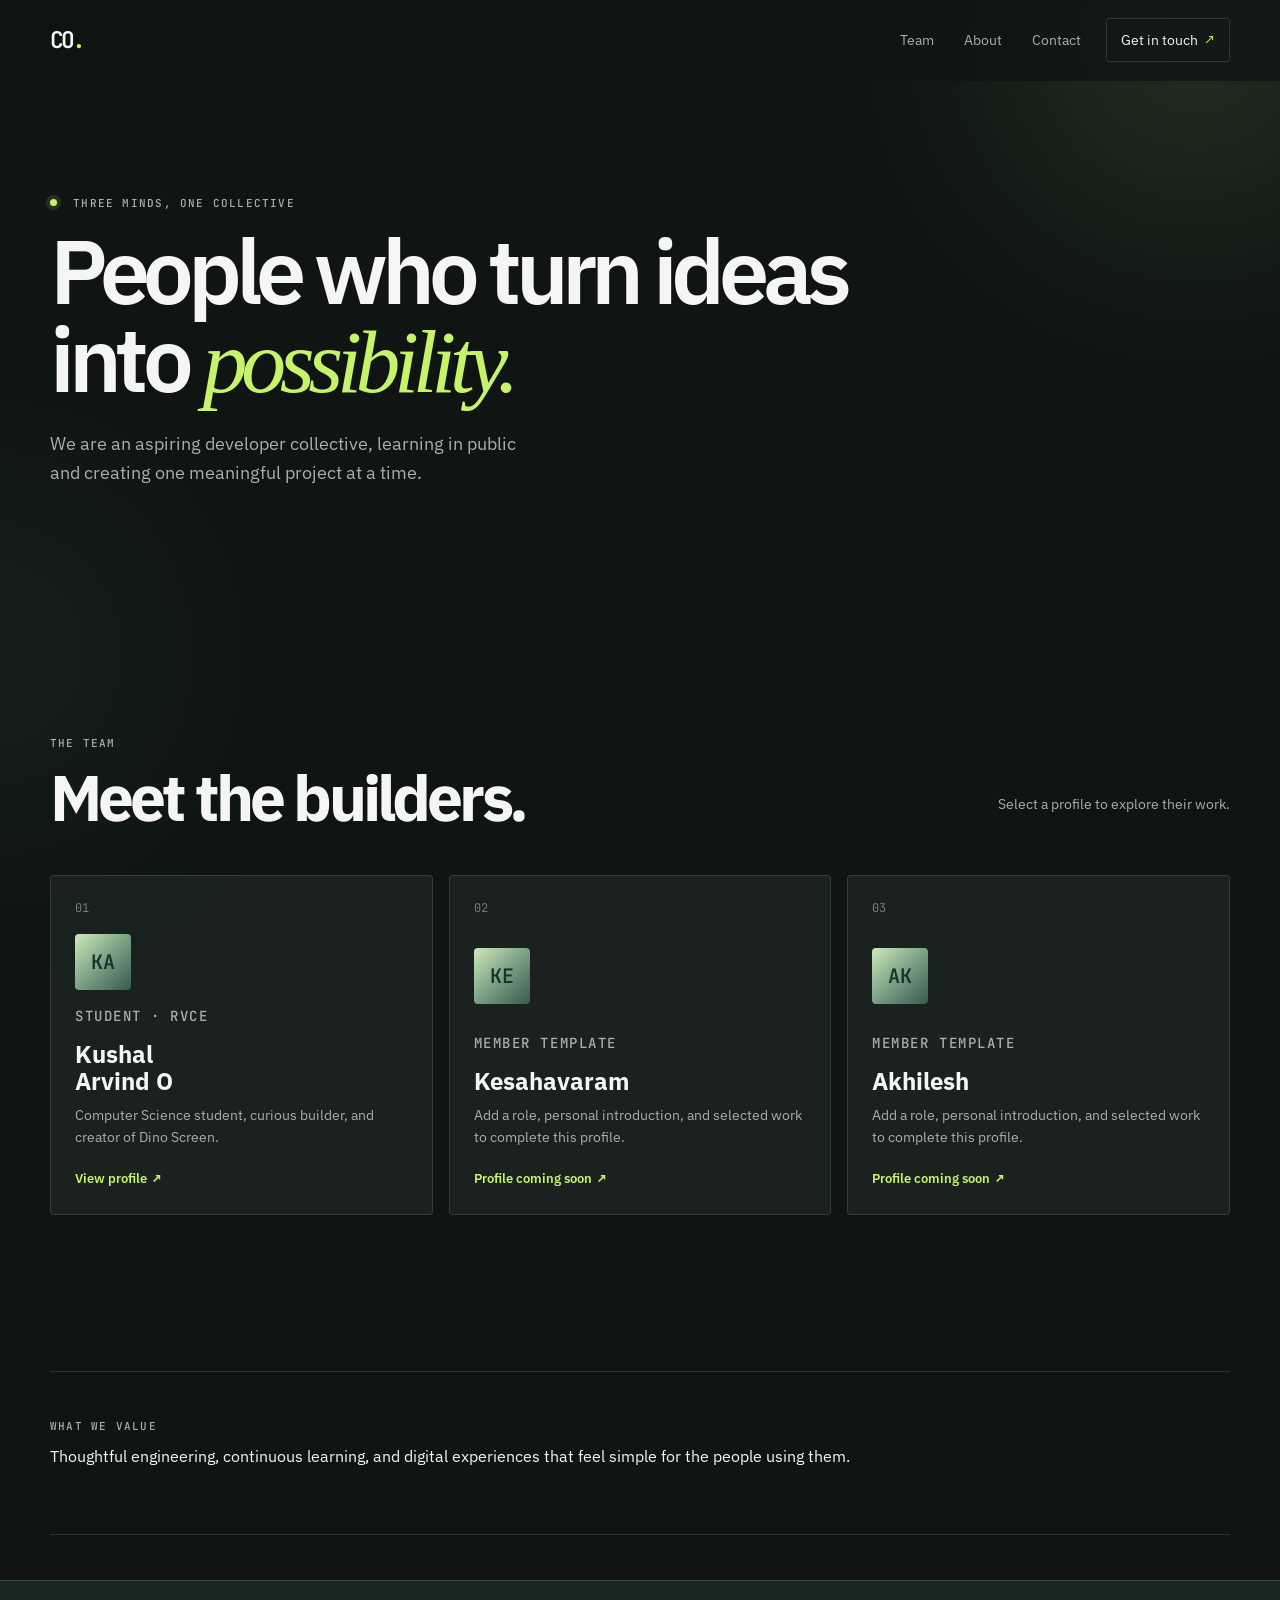
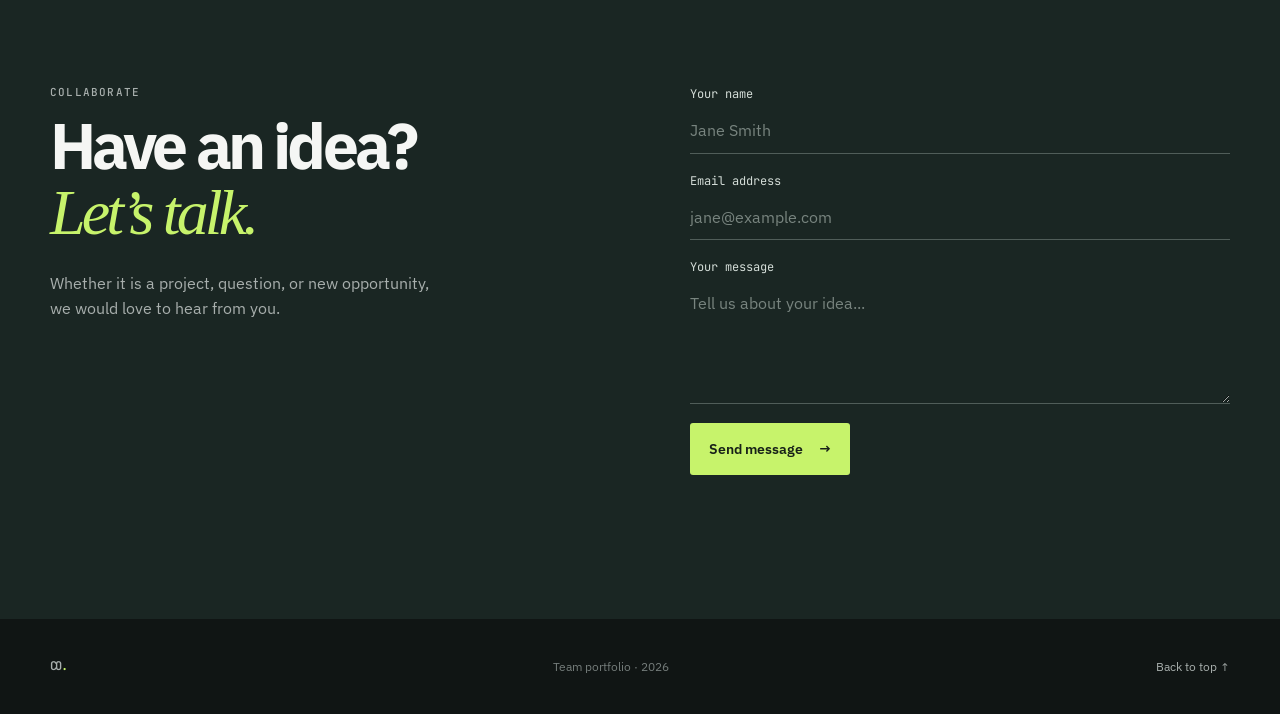
==== commit a58a8710: "Update index.html" ====
--- a/index.html
+++ b/index.html
@@ -1,88 +1,4 @@
-
 <!DOCTYPE html>
-<html lang="en">
-<head>
-  <meta charset="UTF-8" />
-  <meta name="viewport" content="width=device-width, initial-scale=1.0" />
-  <meta name="description" content="Alex Morgan — full-stack developer portfolio." />
-  <title>Alex Morgan — Developer Portfolio</title>
-  <link rel="preconnect" href="https://fonts.googleapis.com" />
-  <link rel="preconnect" href="https://fonts.gstatic.com" crossorigin />
-  <link href="https://fonts.googleapis.com/css2?family=IBM+Plex+Sans:wght@400;500;600;700&family=JetBrains+Mono:wght@400;500;600&display=swap" rel="stylesheet" />
-  <link rel="stylesheet" href="style.css" />
-</head>
-<body>
-  <!-- Decorative background only -->
-  <div class="ambient ambient-one" aria-hidden="true"></div>
-  <div class="ambient ambient-two" aria-hidden="true"></div>
-
-  <!-- Header / Navigation -->
-  <header class="site-header">
-    <nav class="nav container" aria-label="Main navigation">
-      <a class="brand" href="#home" aria-label="Alex Morgan home">AM<span>.</span></a>
-      <button class="menu-toggle" aria-label="Open navigation menu" aria-expanded="false" aria-controls="nav-links">
-        <span></span><span></span>
-      </button>
-      <div class="nav-links" id="nav-links">
-        <a href="#about">About</a><a href="#projects">Projects</a><a href="#journey">Journey</a><a href="#contact">Contact</a><a href="Keshavaram C N _ Portfolio.html">Keshavaram's Portfolio</a>
-      </div>
-      <a class="nav-cta" href="#contact">Let's talk <span aria-hidden="true">↗</span></a>
-    </nav>
-  </header>
-
-  <main id="home">
-    <!-- Hero / Bio -->
-    <section class="hero container section">
-      <div class="hero-copy reveal">
-        <p class="eyebrow"><span class="status-dot"></span> Available for select projects</p>
-        <h1>Building useful digital<br /><em>experiences.</em></h1>
-        <p class="hero-intro">Hi, I’m Alex — a full-stack developer who turns curious ideas into thoughtful, accessible web products.</p>
-        <div class="hero-actions"><a class="button button-primary" href="#projects">See my work <span aria-hidden="true">↓</span></a><a class="button button-primary" href="Keshavaram C N _ Portfolio.html">Keshavaram's Portfolio <span aria-hidden="true">↗</span></a><a class="button button-text" href="#contact">Start a conversation <span aria-hidden="true">→</span></a></div>
-      </div>
-      <aside class="profile-card reveal" aria-label="Alex Morgan profile">
-        <div class="profile-card-top"><span class="code-label">01 / PROFILE</span><span class="online">ONLINE</span></div>
-        <div class="avatar" aria-label="Profile image placeholder">AM</div>
-        <div><h2>Alex Morgan</h2><p>Full-stack developer</p></div>
-        <div class="profile-socials">
-          <a href="https://github.com/" target="_blank" rel="noreferrer">GitHub <span aria-hidden="true">↗</span></a>
-          <a href="https://linkedin.com/" target="_blank" rel="noreferrer">LinkedIn <span aria-hidden="true">↗</span></a>
-          <a href="mailto:alex@example.com">Email <span aria-hidden="true">↗</span></a>
-        </div>
-      </aside>
-    </section>
-
-    <!-- Skills -->
-    <section class="container skills-strip reveal" id="about" aria-labelledby="skills-title">
-      <p class="section-label" id="skills-title">Tools I reach for</p>
-      <div class="skill-list"><span>Python</span><span>JavaScript</span><span>TypeScript</span><span>React</span><span>HTML / CSS</span><span>Git</span><span>PostgreSQL</span></div>
-    </section>
-
-    <!-- Projects -->
-    <section class="container section projects" id="projects" aria-labelledby="projects-title">
-      <div class="section-heading reveal"><div><p class="eyebrow">Selected work</p><h2 id="projects-title">A few things I’ve<br />made with care.</h2></div><a class="text-link" href="#contact">Have a project in mind? <span aria-hidden="true">→</span></a></div>
-      <div class="project-grid">
-        <article class="project-card feature reveal"><div class="project-number">01</div><div class="project-visual visual-orbit" aria-hidden="true"><div class="orbit"><i></i><b></b></div><span>ORBIT</span></div><div class="project-content"><p class="project-type">Web application</p><h3>Orbit Finance</h3><p>A calmer way for freelancers to track invoices, income, and the bigger financial picture.</p><div class="tags"><span>React</span><span>TypeScript</span><span>Supabase</span></div><a href="#contact" class="project-link">View case study <span aria-hidden="true">↗</span></a></div></article>
-        <article class="project-card reveal"><div class="project-number">02</div><div class="project-visual visual-frame" aria-hidden="true"><div class="frame-window"><span></span><span></span><span></span><div></div></div></div><div class="project-content"><p class="project-type">Design system</p><h3>Form & Function</h3><p>A flexible component system created for a growing digital studio.</p><div class="tags"><span>Figma</span><span>Storybook</span><span>CSS</span></div><a href="#contact" class="project-link">View case study <span aria-hidden="true">↗</span></a></div></article>
-        <article class="project-card reveal"><div class="project-number">03</div><div class="project-visual visual-pulse" aria-hidden="true"><div class="pulse-line"></div><span>PULSE / 2024</span></div><div class="project-content"><p class="project-type">Data visualization</p><h3>Pulse Report</h3><p>An editorial platform that makes complex climate data feel clear and human.</p><div class="tags"><span>Next.js</span><span>D3.js</span><span>Python</span></div><a href="#contact" class="project-link">View case study <span aria-hidden="true">↗</span></a></div></article>
-      </div>
-    </section>
-
-    <!-- Experience and education -->
-    <section class="container section journey" id="journey" aria-labelledby="journey-title">
-      <div class="section-heading reveal"><div><p class="eyebrow">The path so far</p><h2 id="journey-title">Learning, shipping,<br />growing.</h2></div></div>
-      <div class="journey-grid reveal">
-        <div><p class="section-label">Experience</p><ol class="timeline"><li><span>2023 — Now</span><div><h3>Senior Developer <em>at Northstar</em></h3><p>Leading end-to-end product development for a remote-first fintech team.</p></div></li><li><span>2021 — 2023</span><div><h3>Frontend Developer <em>at Common Good</em></h3><p>Built accessible web experiences for social impact organizations.</p></div></li></ol></div>
-        <div><p class="section-label">Education</p><ol class="timeline"><li><span>2017 — 2021</span><div><h3>BSc, Computer Science</h3><p>University of Design & Technology · First Class Honours</p></div></li><li><span>Always</span><div><h3>Independent learner</h3><p>Constantly exploring new tools, systems, and ways to make the web better.</p></div></li></ol></div>
-      </div>
-    </section>
-
-    <!-- Contact form -->
-    <section class="contact-section" id="contact"><div class="container contact-grid"><div class="reveal"><p class="eyebrow">Get in touch</p><h2>Let’s make something<br /><em>meaningful.</em></h2><p class="contact-copy">Have an idea, a role, or just want to say hello? My inbox is open.</p><a class="email-link" href="mailto:alex@example.com">alex@example.com <span aria-hidden="true">↗</span></a></div><form class="contact-form reveal" id="contact-form" novalidate><div class="field"><label for="name">Your name</label><input id="name" name="name" type="text" placeholder="Jane Smith" required /></div><div class="field"><label for="email">Email address</label><input id="email" name="email" type="email" placeholder="jane@example.com" required /></div><div class="field"><label for="message">Your message</label><textarea id="message" name="message" rows="4" placeholder="Tell me a little about your project..." required></textarea></div><button class="button button-primary" type="submit">Send message <span aria-hidden="true">→</span></button><p class="form-message" id="form-message" aria-live="polite"></p></form></div></section>
-  </main>
-  <footer class="footer container"><a class="brand" href="#home">AM<span>.</span></a><p>Designed & built with intention · 2024</p><a href="#home">Back to top ↑</a></footer>
-  <script src="script.js"></script>
-</body>
-</html>
 <html lang="en"><head><meta charset="UTF-8" /><meta name="viewport" content="width=device-width, initial-scale=1.0" /><meta name="description" content="Meet the team behind the work." /><title>Collective — Team Portfolio</title><link rel="preconnect" href="https://fonts.googleapis.com" /><link rel="preconnect" href="https://fonts.gstatic.com" crossorigin /><link href="https://fonts.googleapis.com/css2?family=IBM+Plex+Sans:wght@400;500;600;700&family=JetBrains+Mono:wght@400;500;600&display=swap" rel="stylesheet" /><link rel="stylesheet" href="style.css" /></head>
 <body><div class="ambient ambient-one" aria-hidden="true"></div><div class="ambient ambient-two" aria-hidden="true"></div>
   <!-- Team site header -->
@@ -97,86 +13,3 @@
     <section class="container about-band reveal" id="about"><p class="section-label">What we value</p><p>Thoughtful engineering, continuous learning, and digital experiences that feel simple for the people using them.</p></section>
     <section class="contact-section" id="contact"><div class="container contact-grid"><div class="reveal"><p class="eyebrow">Collaborate</p><h2>Have an idea?<br /><em>Let’s talk.</em></h2><p class="contact-copy">Whether it is a project, question, or new opportunity, we would love to hear from you.</p></div><form class="contact-form reveal" id="contact-form" novalidate><div class="field"><label for="name">Your name</label><input id="name" name="name" type="text" placeholder="Jane Smith" required /></div><div class="field"><label for="email">Email address</label><input id="email" name="email" type="email" placeholder="jane@example.com" required /></div><div class="field"><label for="message">Your message</label><textarea id="message" name="message" rows="4" placeholder="Tell us about your idea..." required></textarea></div><button class="button button-primary" type="submit">Send message <span aria-hidden="true">→</span></button><p class="form-message" id="form-message" aria-live="polite"></p></form></div></section>
   </main><footer class="footer container"><a class="brand" href="index.html">CO<span>.</span></a><p>Team portfolio · 2026</p><a href="#top">Back to top ↑</a></footer><script src="script.js"></script></body></html>
-<html lang="en">
-<head>
-  <meta charset="UTF-8" />
-  <meta name="viewport" content="width=device-width, initial-scale=1.0" />
-  <meta name="description" content="Alex Morgan — full-stack developer portfolio." />
-  <title>Alex Morgan — Developer Portfolio</title>
-  <link rel="preconnect" href="https://fonts.googleapis.com" />
-  <link rel="preconnect" href="https://fonts.gstatic.com" crossorigin />
-  <link href="https://fonts.googleapis.com/css2?family=IBM+Plex+Sans:wght@400;500;600;700&family=JetBrains+Mono:wght@400;500;600&display=swap" rel="stylesheet" />
-  <link rel="stylesheet" href="style.css" />
-</head>
-<body>
-  <!-- Decorative background only -->
-  <div class="ambient ambient-one" aria-hidden="true"></div>
-  <div class="ambient ambient-two" aria-hidden="true"></div>
-
-  <!-- Header / Navigation -->
-  <header class="site-header">
-    <nav class="nav container" aria-label="Main navigation">
-      <a class="brand" href="#home" aria-label="Alex Morgan home">AM<span>.</span></a>
-      <button class="menu-toggle" aria-label="Open navigation menu" aria-expanded="false" aria-controls="nav-links">
-        <span></span><span></span>
-      </button>
-      <div class="nav-links" id="nav-links">
-        <a href="#about">About</a><a href="#projects">Projects</a><a href="#journey">Journey</a><a href="#contact">Contact</a>
-      </div>
-      <a class="nav-cta" href="#contact">Let's talk <span aria-hidden="true">↗</span></a>
-    </nav>
-  </header>
-
-  <main id="home">
-    <!-- Hero / Bio -->
-    <section class="hero container section">
-      <div class="hero-copy reveal">
-        <p class="eyebrow"><span class="status-dot"></span> Available for select projects</p>
-        <h1>Building useful digital<br /><em>experiences.</em></h1>
-        <p class="hero-intro">Hi, I’m Alex — a full-stack developer who turns curious ideas into thoughtful, accessible web products.</p>
-        <div class="hero-actions"><a class="button button-primary" href="#projects">See my work <span aria-hidden="true">↓</span></a><a class="button button-text" href="#contact">Start a conversation <span aria-hidden="true">→</span></a></div>
-      </div>
-      <aside class="profile-card reveal" aria-label="Alex Morgan profile">
-        <div class="profile-card-top"><span class="code-label">01 / PROFILE</span><span class="online">ONLINE</span></div>
-        <div class="avatar" aria-label="Profile image placeholder">AM</div>
-        <div><h2>Alex Morgan</h2><p>Full-stack developer</p></div>
-        <div class="profile-socials">
-          <a href="https://github.com/" target="_blank" rel="noreferrer">GitHub <span aria-hidden="true">↗</span></a>
-          <a href="https://linkedin.com/" target="_blank" rel="noreferrer">LinkedIn <span aria-hidden="true">↗</span></a>
-          <a href="mailto:alex@example.com">Email <span aria-hidden="true">↗</span></a>
-        </div>
-      </aside>
-    </section>
-
-    <!-- Skills -->
-    <section class="container skills-strip reveal" id="about" aria-labelledby="skills-title">
-      <p class="section-label" id="skills-title">Tools I reach for</p>
-      <div class="skill-list"><span>Python</span><span>JavaScript</span><span>TypeScript</span><span>React</span><span>HTML / CSS</span><span>Git</span><span>PostgreSQL</span></div>
-    </section>
-
-    <!-- Projects -->
-    <section class="container section projects" id="projects" aria-labelledby="projects-title">
-      <div class="section-heading reveal"><div><p class="eyebrow">Selected work</p><h2 id="projects-title">A few things I’ve<br />made with care.</h2></div><a class="text-link" href="#contact">Have a project in mind? <span aria-hidden="true">→</span></a></div>
-      <div class="project-grid">
-        <article class="project-card feature reveal"><div class="project-number">01</div><div class="project-visual visual-orbit" aria-hidden="true"><div class="orbit"><i></i><b></b></div><span>ORBIT</span></div><div class="project-content"><p class="project-type">Web application</p><h3>Orbit Finance</h3><p>A calmer way for freelancers to track invoices, income, and the bigger financial picture.</p><div class="tags"><span>React</span><span>TypeScript</span><span>Supabase</span></div><a href="#contact" class="project-link">View case study <span aria-hidden="true">↗</span></a></div></article>
-        <article class="project-card reveal"><div class="project-number">02</div><div class="project-visual visual-frame" aria-hidden="true"><div class="frame-window"><span></span><span></span><span></span><div></div></div></div><div class="project-content"><p class="project-type">Design system</p><h3>Form & Function</h3><p>A flexible component system created for a growing digital studio.</p><div class="tags"><span>Figma</span><span>Storybook</span><span>CSS</span></div><a href="#contact" class="project-link">View case study <span aria-hidden="true">↗</span></a></div></article>
-        <article class="project-card reveal"><div class="project-number">03</div><div class="project-visual visual-pulse" aria-hidden="true"><div class="pulse-line"></div><span>PULSE / 2024</span></div><div class="project-content"><p class="project-type">Data visualization</p><h3>Pulse Report</h3><p>An editorial platform that makes complex climate data feel clear and human.</p><div class="tags"><span>Next.js</span><span>D3.js</span><span>Python</span></div><a href="#contact" class="project-link">View case study <span aria-hidden="true">↗</span></a></div></article>
-      </div>
-    </section>
-
-    <!-- Experience and education -->
-    <section class="container section journey" id="journey" aria-labelledby="journey-title">
-      <div class="section-heading reveal"><div><p class="eyebrow">The path so far</p><h2 id="journey-title">Learning, shipping,<br />growing.</h2></div></div>
-      <div class="journey-grid reveal">
-        <div><p class="section-label">Experience</p><ol class="timeline"><li><span>2023 — Now</span><div><h3>Senior Developer <em>at Northstar</em></h3><p>Leading end-to-end product development for a remote-first fintech team.</p></div></li><li><span>2021 — 2023</span><div><h3>Frontend Developer <em>at Common Good</em></h3><p>Built accessible web experiences for social impact organizations.</p></div></li></ol></div>
-        <div><p class="section-label">Education</p><ol class="timeline"><li><span>2017 — 2021</span><div><h3>BSc, Computer Science</h3><p>University of Design & Technology · First Class Honours</p></div></li><li><span>Always</span><div><h3>Independent learner</h3><p>Constantly exploring new tools, systems, and ways to make the web better.</p></div></li></ol></div>
-      </div>
-    </section>
-
-    <!-- Contact form -->
-    <section class="contact-section" id="contact"><div class="container contact-grid"><div class="reveal"><p class="eyebrow">Get in touch</p><h2>Let’s make something<br /><em>meaningful.</em></h2><p class="contact-copy">Have an idea, a role, or just want to say hello? My inbox is open.</p><a class="email-link" href="mailto:alex@example.com">alex@example.com <span aria-hidden="true">↗</span></a></div><form class="contact-form reveal" id="contact-form" novalidate><div class="field"><label for="name">Your name</label><input id="name" name="name" type="text" placeholder="Jane Smith" required /></div><div class="field"><label for="email">Email address</label><input id="email" name="email" type="email" placeholder="jane@example.com" required /></div><div class="field"><label for="message">Your message</label><textarea id="message" name="message" rows="4" placeholder="Tell me a little about your project..." required></textarea></div><button class="button button-primary" type="submit">Send message <span aria-hidden="true">→</span></button><p class="form-message" id="form-message" aria-live="polite"></p></form></div></section>
-  </main>
-  <footer class="footer container"><a class="brand" href="#home">AM<span>.</span></a><p>Designed & built with intention · 2024</p><a href="#home">Back to top ↑</a></footer>
-  <script src="script.js"></script>
-</body>
-</html>
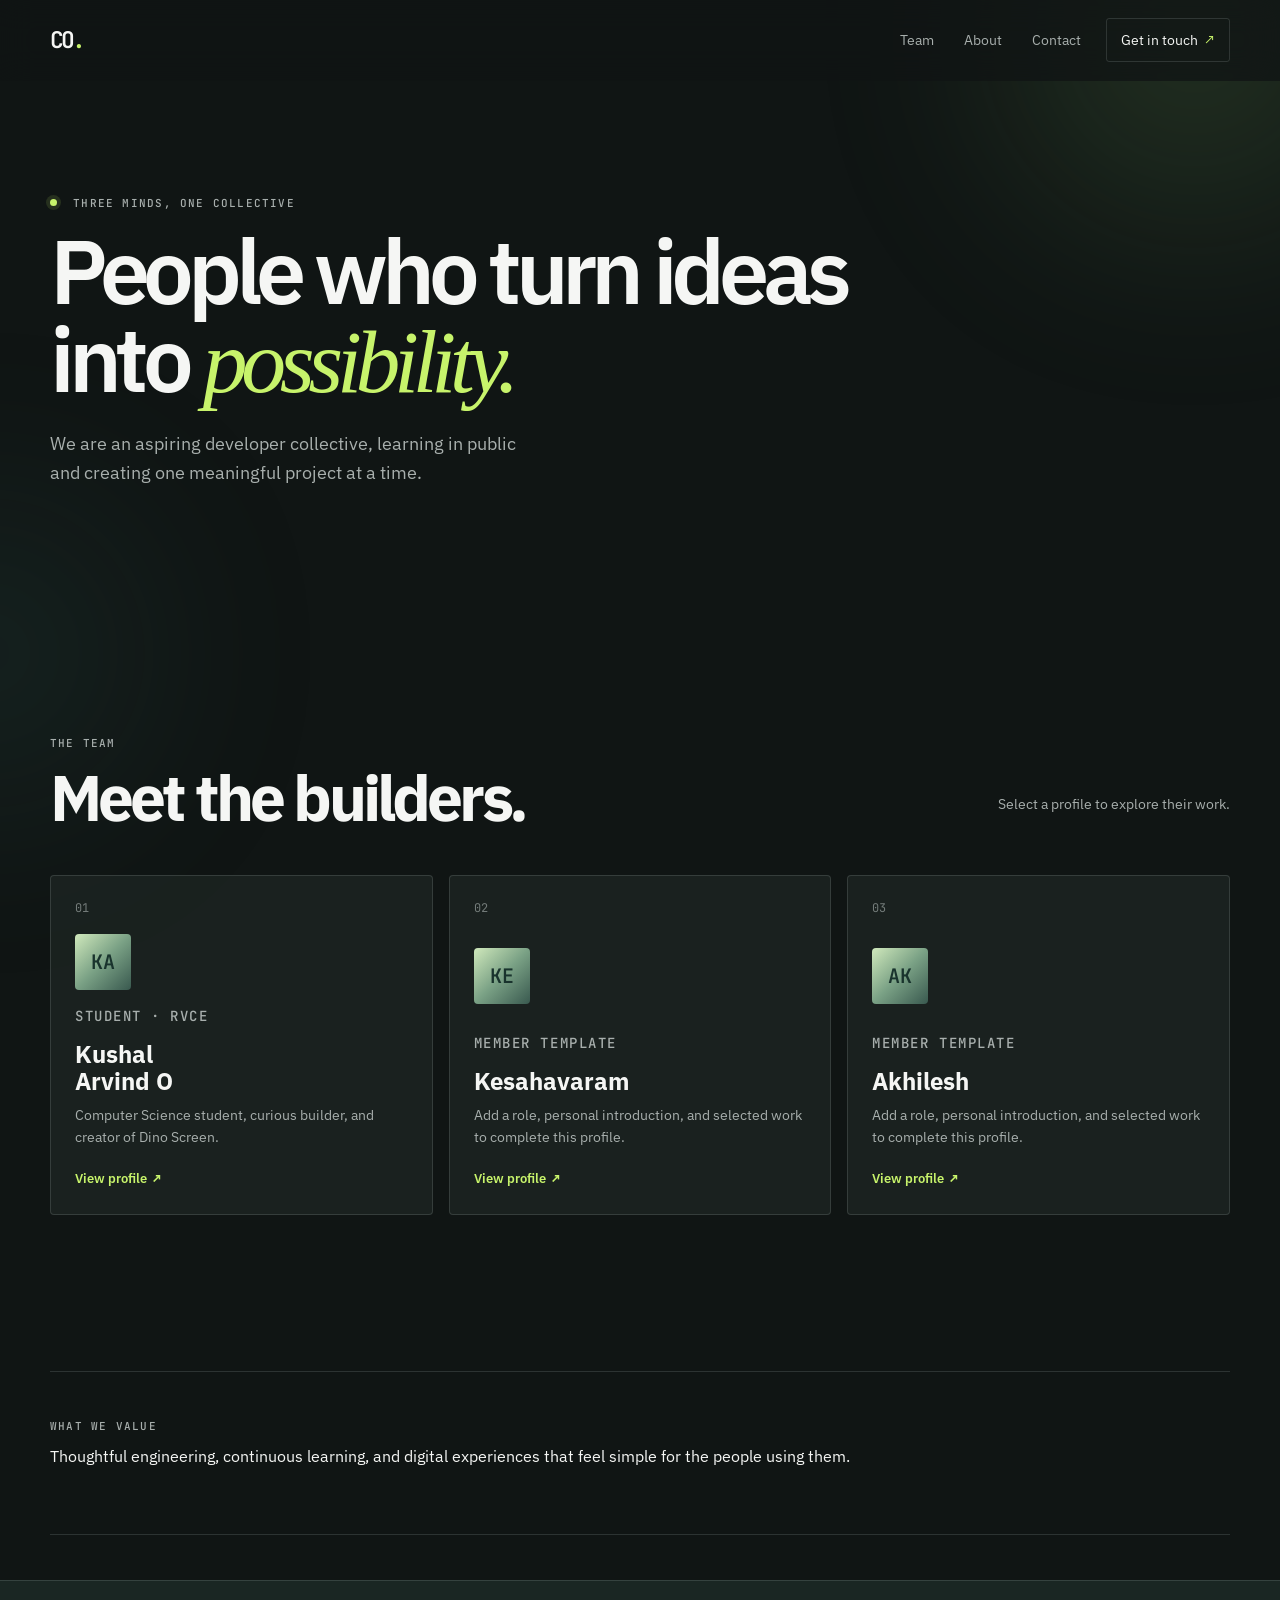
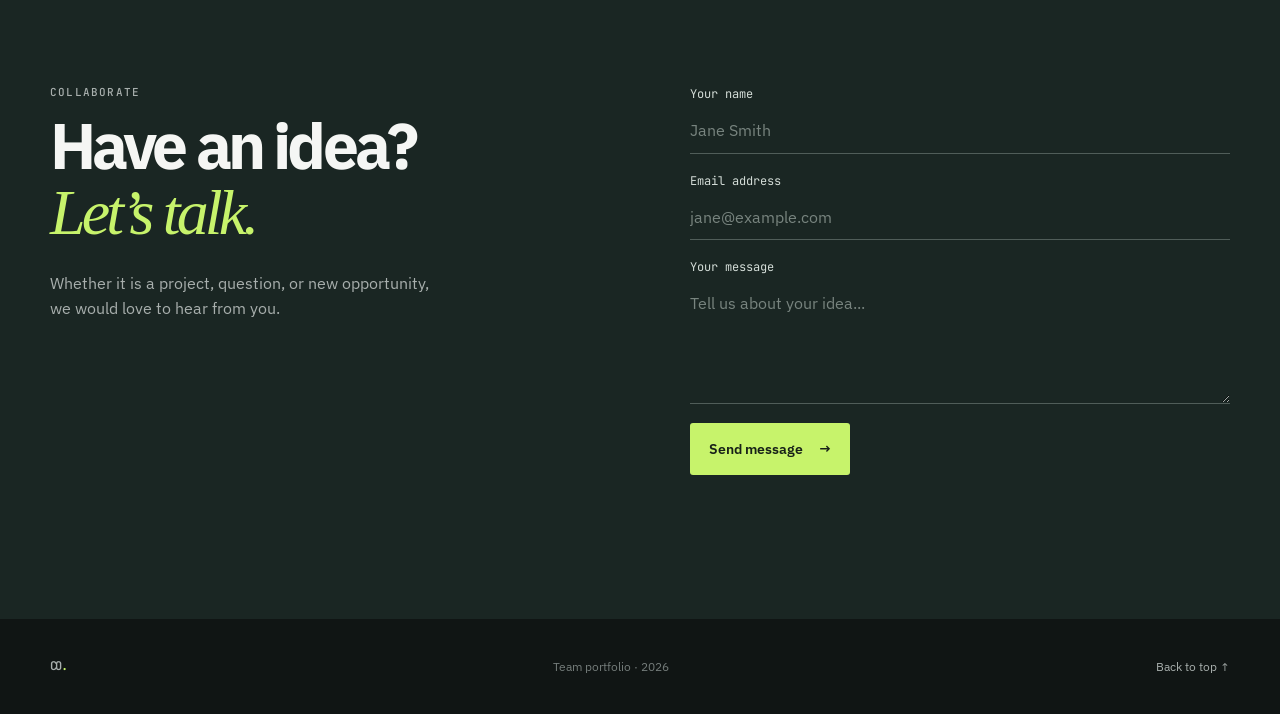
==== commit 7958a30a: "Update index.html" ====
--- a/index.html
+++ b/index.html
@@ -7,8 +7,8 @@
     <!-- Member directory: Kushal links to the complete profile; remaining cards are templates. -->
     <section class="container section team-directory" id="team" aria-labelledby="team-title"><div class="section-heading reveal"><div><p class="eyebrow">The team</p><h2 id="team-title">Meet the builders.</h2></div><p class="directory-note">Select a profile to explore their work.</p></div><div class="member-grid">
       <a class="member-card member-kushal reveal" href="kushal.html" aria-label="Open Kushal Arvind O portfolio"><div class="member-index">01</div><div class="member-avatar">KA</div><div class="member-content"><p class="project-type">Student · RVCE</p><h3>Kushal<br />Arvind O</h3><p>Computer Science student, curious builder, and creator of Dino Screen.</p><span class="member-link">View profile <b aria-hidden="true">↗</b></span></div></a>
-      <a class="member-card member-template reveal" href="#contact" aria-label="Kesahavaram profile template"><div class="member-index">02</div><div class="member-avatar">KE</div><div class="member-content"><p class="project-type">Member template</p><h3>Kesahavaram</h3><p>Add a role, personal introduction, and selected work to complete this profile.</p><span class="member-link">Profile coming soon <b aria-hidden="true">↗</b></span></div></a>
-      <a class="member-card member-template reveal" href="#contact" aria-label="Akhilesh profile template"><div class="member-index">03</div><div class="member-avatar">AK</div><div class="member-content"><p class="project-type">Member template</p><h3>Akhilesh</h3><p>Add a role, personal introduction, and selected work to complete this profile.</p><span class="member-link">Profile coming soon <b aria-hidden="true">↗</b></span></div></a>
+      <a class="member-card member-template reveal" href="Keshavaram C N_Portfolio.html" aria-label="Kesahavaram profile template"><div class="member-index">02</div><div class="member-avatar">KE</div><div class="member-content"><p class="project-type">Member template</p><h3>Kesahavaram</h3><p>Add a role, personal introduction, and selected work to complete this profile.</p><span class="member-link">View profile <b aria-hidden="true">↗</b></span></div></a>
+      <a class="member-card member-template reveal" href="akhilesh.html" aria-label="Akhilesh profile template"><div class="member-index">03</div><div class="member-avatar">AK</div><div class="member-content"><p class="project-type">Member template</p><h3>Akhilesh</h3><p>Add a role, personal introduction, and selected work to complete this profile.</p><span class="member-link">View profile <b aria-hidden="true">↗</b></span></div></a>
     </div></section>
     <section class="container about-band reveal" id="about"><p class="section-label">What we value</p><p>Thoughtful engineering, continuous learning, and digital experiences that feel simple for the people using them.</p></section>
     <section class="contact-section" id="contact"><div class="container contact-grid"><div class="reveal"><p class="eyebrow">Collaborate</p><h2>Have an idea?<br /><em>Let’s talk.</em></h2><p class="contact-copy">Whether it is a project, question, or new opportunity, we would love to hear from you.</p></div><form class="contact-form reveal" id="contact-form" novalidate><div class="field"><label for="name">Your name</label><input id="name" name="name" type="text" placeholder="Jane Smith" required /></div><div class="field"><label for="email">Email address</label><input id="email" name="email" type="email" placeholder="jane@example.com" required /></div><div class="field"><label for="message">Your message</label><textarea id="message" name="message" rows="4" placeholder="Tell us about your idea..." required></textarea></div><button class="button button-primary" type="submit">Send message <span aria-hidden="true">→</span></button><p class="form-message" id="form-message" aria-live="polite"></p></form></div></section>
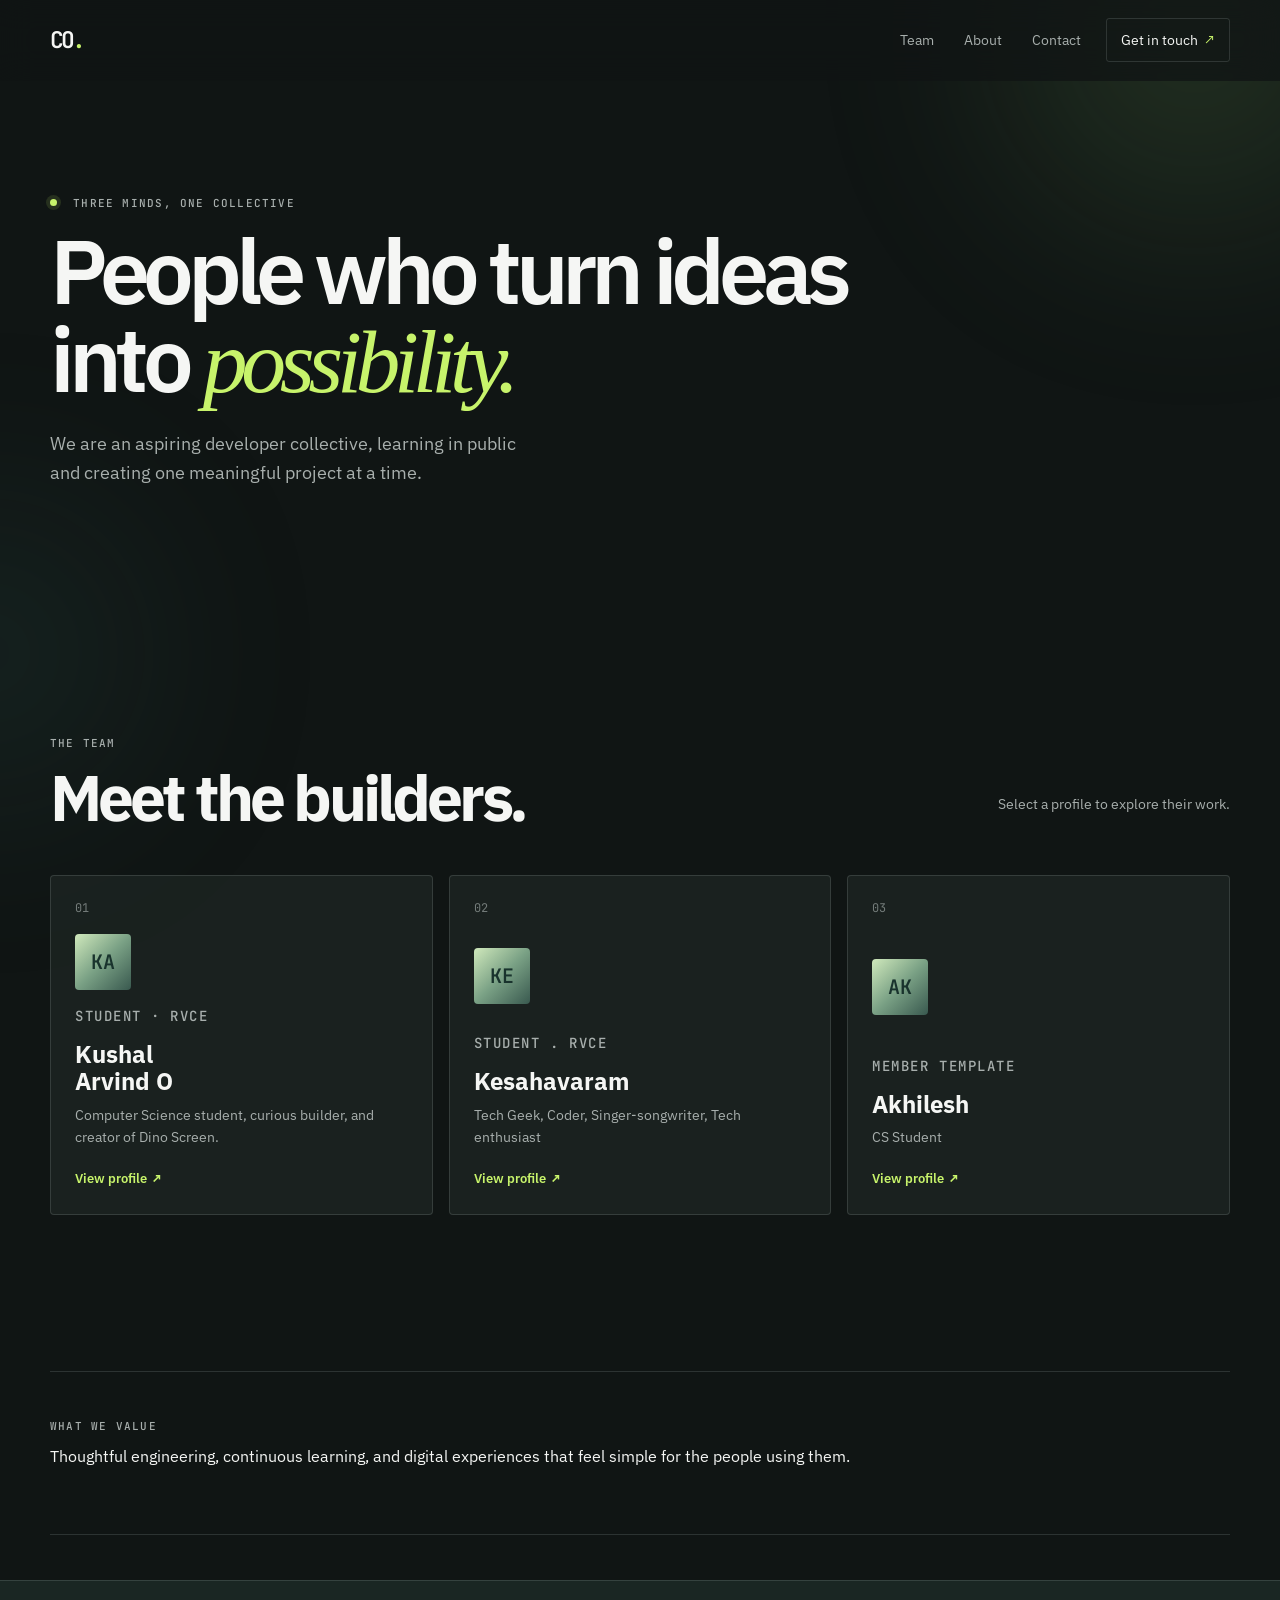
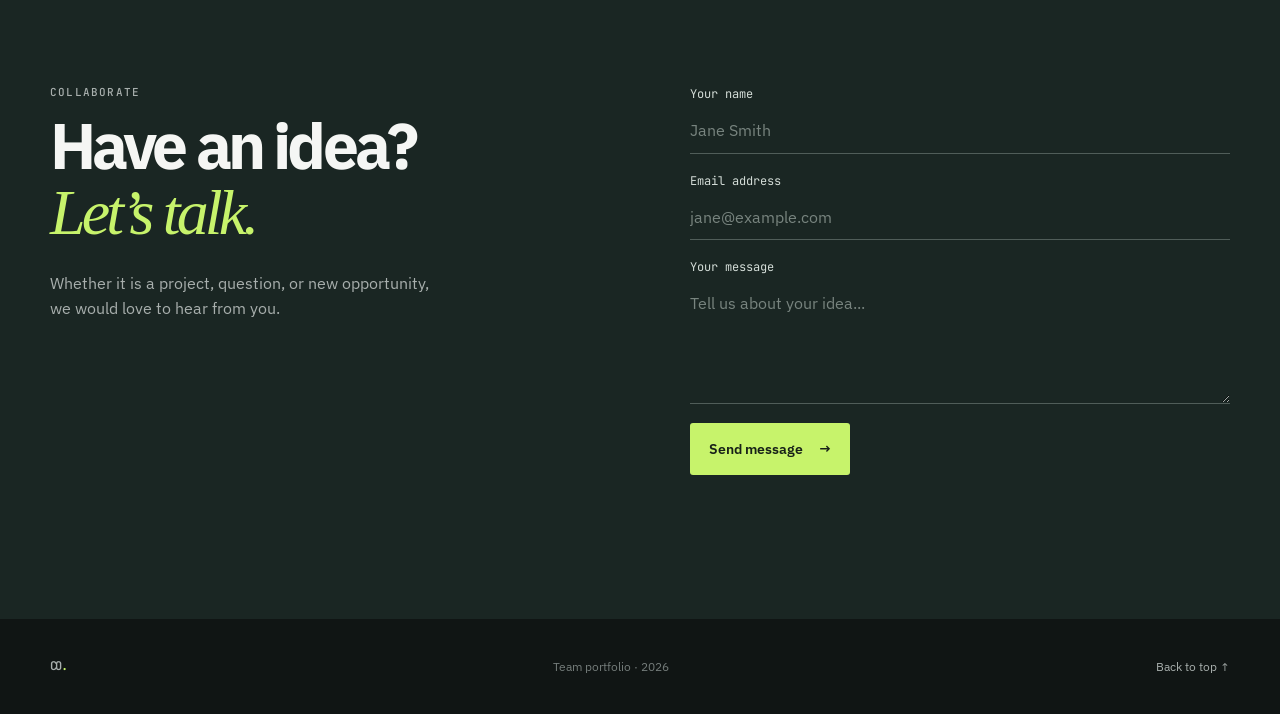
==== commit 32a532f2: "Update index.html" ====
--- a/index.html
+++ b/index.html
@@ -7,8 +7,8 @@
     <!-- Member directory: Kushal links to the complete profile; remaining cards are templates. -->
     <section class="container section team-directory" id="team" aria-labelledby="team-title"><div class="section-heading reveal"><div><p class="eyebrow">The team</p><h2 id="team-title">Meet the builders.</h2></div><p class="directory-note">Select a profile to explore their work.</p></div><div class="member-grid">
       <a class="member-card member-kushal reveal" href="kushal.html" aria-label="Open Kushal Arvind O portfolio"><div class="member-index">01</div><div class="member-avatar">KA</div><div class="member-content"><p class="project-type">Student · RVCE</p><h3>Kushal<br />Arvind O</h3><p>Computer Science student, curious builder, and creator of Dino Screen.</p><span class="member-link">View profile <b aria-hidden="true">↗</b></span></div></a>
-      <a class="member-card member-template reveal" href="Keshavaram C N_Portfolio.html" aria-label="Kesahavaram profile template"><div class="member-index">02</div><div class="member-avatar">KE</div><div class="member-content"><p class="project-type">Member template</p><h3>Kesahavaram</h3><p>Add a role, personal introduction, and selected work to complete this profile.</p><span class="member-link">View profile <b aria-hidden="true">↗</b></span></div></a>
-      <a class="member-card member-template reveal" href="akhilesh.html" aria-label="Akhilesh profile template"><div class="member-index">03</div><div class="member-avatar">AK</div><div class="member-content"><p class="project-type">Member template</p><h3>Akhilesh</h3><p>Add a role, personal introduction, and selected work to complete this profile.</p><span class="member-link">View profile <b aria-hidden="true">↗</b></span></div></a>
+      <a class="member-card member-template reveal" href="Keshavaram C N _ Portfolio.html" aria-label="Kesahavaram profile template"><div class="member-index">02</div><div class="member-avatar">KE</div><div class="member-content"><p class="project-type">Student . RVCE</p><h3>Kesahavaram</h3><p>Tech Geek, Coder, Singer-songwriter, Tech enthusiast </p><span class="member-link">View profile <b aria-hidden="true">↗</b></span></div></a>
+      <a class="member-card member-template reveal" href="akhilesh.html" aria-label="Akhilesh profile template"><div class="member-index">03</div><div class="member-avatar">AK</div><div class="member-content"><p class="project-type">Member template</p><h3>Akhilesh</h3><p>CS Student</p><span class="member-link">View profile <b aria-hidden="true">↗</b></span></div></a>
     </div></section>
     <section class="container about-band reveal" id="about"><p class="section-label">What we value</p><p>Thoughtful engineering, continuous learning, and digital experiences that feel simple for the people using them.</p></section>
     <section class="contact-section" id="contact"><div class="container contact-grid"><div class="reveal"><p class="eyebrow">Collaborate</p><h2>Have an idea?<br /><em>Let’s talk.</em></h2><p class="contact-copy">Whether it is a project, question, or new opportunity, we would love to hear from you.</p></div><form class="contact-form reveal" id="contact-form" novalidate><div class="field"><label for="name">Your name</label><input id="name" name="name" type="text" placeholder="Jane Smith" required /></div><div class="field"><label for="email">Email address</label><input id="email" name="email" type="email" placeholder="jane@example.com" required /></div><div class="field"><label for="message">Your message</label><textarea id="message" name="message" rows="4" placeholder="Tell us about your idea..." required></textarea></div><button class="button button-primary" type="submit">Send message <span aria-hidden="true">→</span></button><p class="form-message" id="form-message" aria-live="polite"></p></form></div></section>
